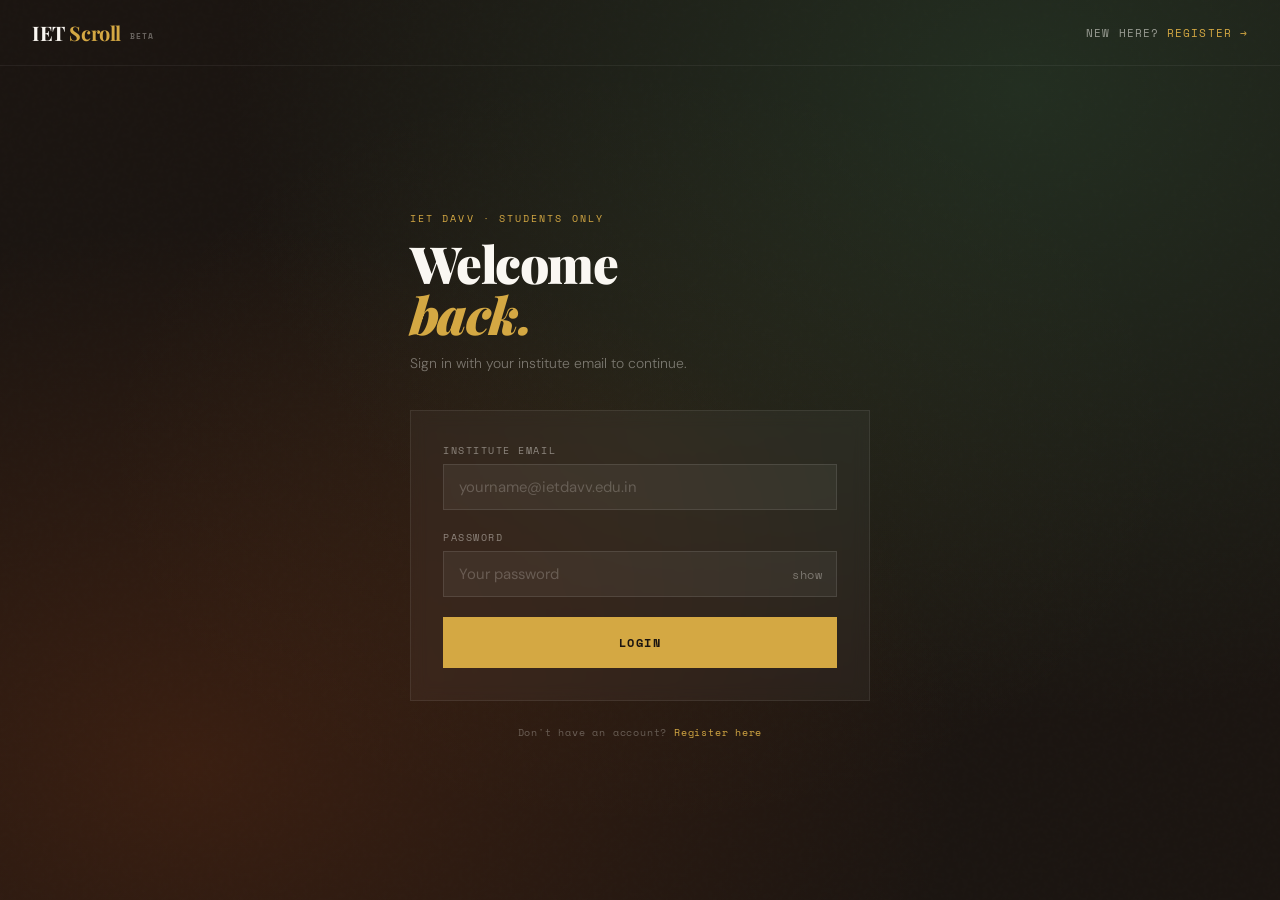
==== src/main/resources/static/dashboard.html @ f6444363 "SPLITED FILES" ====
<!DOCTYPE html>
<html lang="en">

<head>
	<meta charset="UTF-8">
	<title>IET Scroll | Dashboard</title>
	<meta name="viewport" content="width=device-width, initial-scale=1">

	<!-- Auth guard: runs first, before any CSS/content loads, so a logged-out
	     visitor never sees the dashboard shell even for a split second. -->
	<script>
		if (!localStorage.getItem('iet_token')) {
			window.location.replace('login.html');
		}
	</script>

	<link href="https://cdn.jsdelivr.net/npm/bootstrap@5.3.2/dist/css/bootstrap.min.css" rel="stylesheet">
	<link rel="stylesheet" href="https://cdn.jsdelivr.net/npm/bootstrap-icons@1.11.1/font/bootstrap-icons.css">
	<link
		href="https://fonts.googleapis.com/css2?family=Sora:wght@400;600;700;800&family=DM+Sans:wght@400;500&display=swap"
		rel="stylesheet">
	<link rel="stylesheet" href="dashboard.css">
</head>
<body>
	<div class="topbar d-none position-fixed top-0 w-100 p-3 bg-dark align-items-center justify-content-between"
		style="z-index:199; height: 60px; border-bottom: 1px solid var(--border);">
		<button class="btn text-white" onclick="toggleSidebar()"><i class="bi bi-list fs-3"></i></button>
		<span class="fw-bold text-primary">IET SCROLL</span>
		<div class="avatar" style="width:35px; height:35px;" id="avatar-icon-mobile">?</div>
	</div>

	<div class="d-flex">
		<nav class="sidebar" id="sidebar">
			<div class="sidebar-brand">IET SCROLL</div>
			<div class="nav-list">
				<a href="#" onclick="show('dashboard', this); return false;" class="nav-link active"><i class="bi bi-grid-fill"></i> Dashboard</a>
				<a href="#" onclick="show('profile', this); return false;" class="nav-link"><i class="bi bi-person-circle"></i> Profile</a>
				<a href="#" onclick="show('lost', this); return false;" class="nav-link"><i class="bi bi-search"></i> Lost Items</a>
				<a href="#" onclick="show('found', this); return false;" class="nav-link"><i class="bi bi-check-lg"></i> Found Items</a>
				<a href="#" onclick="show('team', this); return false;" class="nav-link"><i class="bi bi-people"></i> Team Finder</a>
				<a href="#" onclick="show('resume', this); return false;" class="nav-link"><i class="bi bi-file-earmark-text"></i> Resume Checker</a>
				<div class="logout-container">
					<hr class="mx-3 opacity-10">
					<a href="#" onclick="logout(); return false;" class="nav-link text-danger"><i class="bi bi-box-arrow-left"></i> Logout</a>
				</div>
			</div>
		</nav>

		<main class="main-content">
			<header class="page-header">
				<div>
					<h2 class="fw-bold mb-1" id="header-title">Overview</h2>
					<p class="text-muted mb-0">Welcome back, <span id="welcome-name">…</span></p>
				</div>
				<div class="d-flex align-items-center gap-3">
					<div class="text-end d-none d-md-block">
						<div class="fw-bold small" id="top-username">…</div>
						<div class="text-muted" style="font-size: 0.7rem;" id="top-email">…</div>
					</div>
					<div class="avatar" id="avatar-icon">?</div>
				</div>
			</header>

			<!-- ============ DASHBOARD ============ -->
			<div id="dashboard" class="section active">
				<div class="row g-4">
					<div class="col-md-4">
						<div class="stat-card">
							<i class="bi bi-megaphone text-primary fs-3 mb-3 d-block"></i>
							<div class="info-label">Items Reported Lost</div>
							<div class="fs-2 fw-bold" id="lostCount">–</div>
						</div>
					</div>
					<div class="col-md-4">
						<div class="stat-card">
							<i class="bi bi-check-circle text-success fs-3 mb-3 d-block"></i>
							<div class="info-label">Items Found</div>
							<div class="fs-2 fw-bold" id="foundCount">–</div>
						</div>
					</div>
					<div class="col-md-4">
						<div class="stat-card">
							<i class="bi bi-people text-info fs-3 mb-3 d-block"></i>
							<div class="info-label">Team Status</div>
							<div class="fs-5 fw-bold mt-2" id="teamStatus">–</div>
						</div>
					</div>
				</div>
			</div>

			<!-- ============ PROFILE ============ -->
			<div id="profile" class="section">
				<div class="stat-card mb-4">
					<h5 class="fw-bold mb-4">Personal Information</h5>
					<div class="row g-4">
						<div class="col-md-6">
							<div class="p-3 border border-secondary border-opacity-25 rounded-3">
								<div class="info-label">Full Name</div>
								<div class="info-value" id="p-name">…</div>
							</div>
						</div>
						<div class="col-md-6">
							<div class="p-3 border border-secondary border-opacity-25 rounded-3">
								<div class="info-label">Username</div>
								<div class="info-value" id="p-username">…</div>
							</div>
						</div>
						<div class="col-md-6">
							<div class="p-3 border border-secondary border-opacity-25 rounded-3">
								<div class="info-label">Email</div>
								<div class="info-value" id="p-email">…</div>
							</div>
						</div>
					</div>
				</div>

				<div class="row g-4">
					<div class="col-md-6">
						<div class="stat-card">
							<h6 class="fw-bold mb-3">Update Username</h6>
							<label class="field-label">New Username</label>
							<input type="text" class="form-control-dark mb-3" id="newUsernameInput" placeholder="e.g. vedant28">
							<button class="btn-accent" onclick="updateUsername()">Save Username</button>
						</div>
					</div>
					<div class="col-md-6">
						<div class="stat-card">
							<h6 class="fw-bold mb-3">Update Full Name</h6>
							<label class="field-label">New Full Name</label>
							<input type="text" class="form-control-dark mb-3" id="newFullnameInput" placeholder="e.g. Vedant Maheshwari">
							<button class="btn-accent" onclick="updateFullname()">Save Full Name</button>
						</div>
					</div>
				</div>
			</div>

			<!-- ============ LOST ITEMS ============ -->
			<div id="lost" class="section">
				<div class="tab-row">
					<button class="tab-btn active" data-tab="lost-browse" onclick="switchTab('lost', 'lost-browse')">Browse All</button>
					<button class="tab-btn" data-tab="lost-mine" onclick="switchTab('lost', 'lost-mine')">My Reports</button>
					<button class="tab-btn" data-tab="lost-report" onclick="switchTab('lost', 'lost-report')">Report Item</button>
				</div>

				<div id="lost-browse" class="tab-pane">
					<div id="lostBrowseList"></div>
					<div class="pagination-row">
						<button class="btn-outline-accent" id="lostPrevBtn" onclick="changeLostPage(-1)">Prev</button>
						<span id="lostPageLabel" class="text-muted small">Page 1</span>
						<button class="btn-outline-accent" id="lostNextBtn" onclick="changeLostPage(1)">Next</button>
					</div>
				</div>

				<div id="lost-mine" class="tab-pane d-none">
					<div id="lostMineList"></div>
				</div>

				<div id="lost-report" class="tab-pane d-none">
					<div class="stat-card">
						<h6 class="fw-bold mb-3">Report a Lost Item</h6>
						<div class="row g-3">
							<div class="col-md-6">
								<label class="field-label">Item Name</label>
								<input type="text" class="form-control-dark" id="lostItemName" placeholder="e.g. Blue water bottle">
							</div>
							<div class="col-md-6">
								<label class="field-label">Prize / Reward (optional)</label>
								<input type="text" class="form-control-dark" id="lostItemPrize" placeholder="e.g. ₹100">
							</div>
							<div class="col-12">
								<label class="field-label">Description</label>
								<textarea class="form-control-dark" id="lostItemDesc" rows="3" placeholder="Where and when you lost it, distinguishing marks, etc."></textarea>
							</div>
							<div class="col-md-6">
								<label class="field-label">Predicted Location</label>
								<input type="text" class="form-control-dark" id="lostItemLocation" placeholder="e.g. Library, 2nd floor">
							</div>
							<div class="col-md-6">
								<label class="field-label">Image</label>
								<input type="file" class="form-control-dark" id="lostItemImage" accept="image/jpeg,image/png,image/webp,image/gif">
								<div class="text-muted small mt-1">JPEG, PNG, WEBP, or GIF · max 8MB</div>
								<div id="lostItemImagePreview"></div>
							</div>
							<div class="col-12">
								<button class="btn-accent" onclick="submitLostItem()" id="lostSubmitBtn">Submit Report</button>
							</div>
						</div>
					</div>
				</div>
			</div>

			<!-- ============ FOUND ITEMS ============ -->
			<div id="found" class="section">
				<div class="tab-row">
					<button class="tab-btn active" data-tab="found-browse" onclick="switchTab('found', 'found-browse')">Browse All</button>
					<button class="tab-btn" data-tab="found-mine" onclick="switchTab('found', 'found-mine')">My Reports</button>
					<button class="tab-btn" data-tab="found-report" onclick="switchTab('found', 'found-report')">Report Item</button>
				</div>

				<div id="found-browse" class="tab-pane">
					<div id="foundBrowseList"></div>
					<div class="pagination-row">
						<button class="btn-outline-accent" id="foundPrevBtn" onclick="changeFoundPage(-1)">Prev</button>
						<span id="foundPageLabel" class="text-muted small">Page 1</span>
						<button class="btn-outline-accent" id="foundNextBtn" onclick="changeFoundPage(1)">Next</button>
					</div>
				</div>

				<div id="found-mine" class="tab-pane d-none">
					<div id="foundMineList"></div>
				</div>

				<div id="found-report" class="tab-pane d-none">
					<div class="stat-card">
						<h6 class="fw-bold mb-3">Report a Found Item</h6>
						<div class="row g-3">
							<div class="col-md-6">
								<label class="field-label">Item Name</label>
								<input type="text" class="form-control-dark" id="foundItemName" placeholder="e.g. Black umbrella">
							</div>
							<div class="col-md-6">
								<label class="field-label">Predicted Location</label>
								<input type="text" class="form-control-dark" id="foundItemLocation" placeholder="e.g. Canteen">
							</div>
							<div class="col-12">
								<label class="field-label">Description</label>
								<textarea class="form-control-dark" id="foundItemDesc" rows="3" placeholder="Where and when you found it, distinguishing marks, etc."></textarea>
							</div>
							<div class="col-md-6">
								<label class="field-label">Image</label>
								<input type="file" class="form-control-dark" id="foundItemImage" accept="image/jpeg,image/png,image/webp,image/gif">
								<div class="text-muted small mt-1">JPEG, PNG, WEBP, or GIF · max 8MB</div>
								<div id="foundItemImagePreview"></div>
							</div>
							<div class="col-12">
								<button class="btn-accent" onclick="submitFoundItem()" id="foundSubmitBtn">Submit Report</button>
							</div>
						</div>
					</div>
				</div>
			</div>

			<!-- ============ TEAM FINDER ============ -->
			<div id="team" class="section">
				<div class="tab-row">
					<button class="tab-btn active" data-tab="team-browse" onclick="switchTab('team', 'team-browse')">Browse Teams</button>
					<button class="tab-btn" data-tab="team-mine" onclick="switchTab('team', 'team-mine')">My Team</button>
					<button class="tab-btn" data-tab="team-create" onclick="switchTab('team', 'team-create')">Create Team</button>
					<button class="tab-btn" data-tab="team-requests" onclick="switchTab('team', 'team-requests')">Join Requests</button>
					<button class="tab-btn" data-tab="team-applications" onclick="switchTab('team', 'team-applications')">My Applications</button>
				</div>

				<div id="team-browse" class="tab-pane">
					<div id="teamBrowseList"></div>
					<div class="pagination-row">
						<button class="btn-outline-accent" id="teamPrevBtn" onclick="changeTeamPage(-1)">Prev</button>
						<span id="teamPageLabel" class="text-muted small">Page 1</span>
						<button class="btn-outline-accent" id="teamNextBtn" onclick="changeTeamPage(1)">Next</button>
					</div>
				</div>

				<div id="team-mine" class="tab-pane d-none">
					<div id="teamMineCard"></div>
				</div>

				<div id="team-create" class="tab-pane d-none">
					<div class="stat-card">
						<h6 class="fw-bold mb-3">Create a Team</h6>
						<div class="row g-3">
							<div class="col-12">
								<label class="field-label">Team Purpose</label>
								<textarea class="form-control-dark" id="teamPurpose" rows="3" placeholder="What is this team for? e.g. Looking for 2 backend devs for a Smart India Hackathon project on campus safety."></textarea>
								<div class="text-muted small mt-1">Minimum 10 characters, maximum 300.</div>
							</div>
							<div class="col-md-6">
								<label class="field-label">Max Team Size</label>
								<input type="number" class="form-control-dark" id="teamSize" min="3" value="4">
							</div>
							<div class="col-md-6">
								<label class="field-label">Visibility</label>
								<select class="form-select-dark" id="teamPrivacy">
									<option value="PUBLIC">Public</option>
									<option value="PRIVATE">Private</option>
								</select>
							</div>
							<div class="col-12">
								<button class="btn-accent" onclick="createTeam()" id="teamCreateBtn">Create Team</button>
							</div>
						</div>
					</div>
				</div>

				<div id="team-requests" class="tab-pane d-none">
					<h6 class="fw-bold mb-3">Pending Join Requests</h6>
					<div id="teamRequestsList"></div>
					<h6 class="fw-bold mb-3 mt-4">Current Team Members</h6>
					<div id="teamMembersList"></div>
				</div>

				<div id="team-applications" class="tab-pane d-none">
					<div id="teamApplicationsList"></div>
				</div>
			</div>

			<!-- ============ RESUME CHECKER ============ -->
			<div id="resume" class="section">
				<div class="stat-card">
					<h6 class="fw-bold mb-3">AI Resume Quality Check</h6>
					<p class="text-muted small mb-3">Upload your resume (PDF or DOCX) to get an AI-generated quality score, missing keywords, and improvement suggestions.</p>
					<div class="row g-3 mb-3">
						<div class="col-md-6">
							<label class="field-label">Target Role</label>
							<input type="text" class="form-control-dark" id="resumeRole" placeholder="e.g. Backend Developer">
						</div>
						<div class="col-md-6">
							<label class="field-label">Years of Experience</label>
							<input type="number" class="form-control-dark" id="resumeExperience" min="0" value="0">
						</div>
					</div>
					<label class="field-label">Resume File</label>
					<input type="file" class="form-control-dark mb-3" id="resumeFile" accept=".pdf,.docx">
					<button class="btn-accent" onclick="submitResume()" id="resumeSubmitBtn">Analyze Resume</button>
					<div id="resumeResult" class="mt-4"></div>
				</div>
			</div>

		</main>
	</div>

	<div class="toast-msg" id="toast"></div>

	<!-- Join request modal (simple inline prompt-based) -->

	<script src="dashboard.js" defer></script>
</body>

</html>
---- src/main/resources/static/dashboard.css ----
:root {
	--bg-main: #0b1120;
	--sidebar-bg: #111827;
	--accent: #3b82f6;
	--accent-glow: rgba(59, 130, 246, 0.18);
	--card-bg: rgba(30, 41, 59, 0.7);
	--border: #1e2d45;
	--text-muted: #64748b;
	--sidebar-width: 260px;
	--success: #22c55e;
	--danger: #ef4444;
	--warning: #f59e0b;
}

* { box-sizing: border-box; }

body {
	background: var(--bg-main);
	color: #e2e8f0;
	font-family: 'DM Sans', system-ui, sans-serif;
	margin: 0;
	min-height: 100vh;
}

/* --- SIDEBAR --- */
.sidebar {
	width: var(--sidebar-width);
	background: var(--sidebar-bg);
	height: 100vh;
	border-right: 1px solid var(--border);
	position: fixed;
	top: 0;
	left: 0;
	z-index: 200;
	display: flex;
	flex-direction: column;
	transition: transform 0.3s ease;
}

.sidebar-brand {
	padding: 2rem 1.5rem;
	font-family: 'Sora', sans-serif;
	font-weight: 800;
	font-size: 1.4rem;
	color: var(--accent);
}

.nav-list { flex: 1; display: flex; flex-direction: column; overflow-y: auto; }

.nav-link {
	padding: 12px 20px;
	color: #94a3b8;
	margin: 4px 15px;
	border-radius: 12px;
	display: flex;
	align-items: center;
	gap: 12px;
	text-decoration: none;
	transition: all 0.2s ease;
	cursor: pointer;
	border: none;
	background: none;
	width: calc(100% - 30px);
	text-align: left;
	font-size: 0.95rem;
}

.nav-link:hover, .nav-link.active { background: var(--accent-glow); color: var(--accent); }

.logout-container { margin-top: auto; padding-bottom: 20px; }

/* --- MAIN CONTENT --- */
.main-content { margin-left: var(--sidebar-width); padding: 40px; width: calc(100% - var(--sidebar-width)); }

.page-header {
	margin-bottom: 2.5rem;
	display: flex;
	justify-content: space-between;
	align-items: center;
	flex-wrap: wrap;
	gap: 1rem;
}

.avatar {
	width: 45px;
	height: 45px;
	background: linear-gradient(135deg, var(--accent), #1d4ed8);
	border-radius: 12px;
	display: flex;
	align-items: center;
	justify-content: center;
	font-weight: 700;
	flex-shrink: 0;
}

/* --- CARDS --- */
.stat-card {
	background: var(--card-bg);
	border: 1px solid var(--border);
	border-radius: 20px;
	padding: 24px;
	height: 100%;
	backdrop-filter: blur(10px);
}

.info-label {
	color: var(--text-muted);
	font-size: 0.8rem;
	text-transform: uppercase;
	letter-spacing: 0.5px;
	margin-bottom: 4px;
}

.info-value { font-size: 1.1rem; font-weight: 600; word-break: break-all; }

.section { display: none; }
.section.active { display: block; }

/* --- FORMS --- */
.form-control-dark, .form-select-dark {
	background: rgba(255,255,255,0.04);
	border: 1px solid var(--border);
	color: #e2e8f0;
	border-radius: 10px;
	padding: 10px 14px;
	width: 100%;
	font-family: inherit;
}
.form-control-dark:focus, .form-select-dark:focus {
	outline: none;
	border-color: var(--accent);
	background: rgba(255,255,255,0.06);
}
.form-control-dark::placeholder { color: #475569; }

label.field-label {
	font-size: 0.75rem;
	text-transform: uppercase;
	letter-spacing: 0.06em;
	color: var(--text-muted);
	margin-bottom: 6px;
	display: block;
}

.btn-accent {
	background: var(--accent);
	border: none;
	color: white;
	padding: 10px 20px;
	border-radius: 10px;
	font-weight: 600;
	cursor: pointer;
	transition: background 0.2s;
}
.btn-accent:hover { background: #2563eb; }
.btn-accent:disabled { opacity: 0.5; cursor: not-allowed; }

.btn-outline-accent {
	background: transparent;
	border: 1px solid var(--accent);
	color: var(--accent);
	padding: 8px 16px;
	border-radius: 10px;
	font-weight: 600;
	cursor: pointer;
	font-size: 0.85rem;
}
.btn-outline-accent:hover { background: var(--accent-glow); }

.btn-danger-soft {
	background: rgba(239,68,68,0.12);
	border: 1px solid rgba(239,68,68,0.3);
	color: #fca5a5;
	padding: 6px 14px;
	border-radius: 8px;
	font-size: 0.8rem;
	cursor: pointer;
}
.btn-danger-soft:hover { background: rgba(239,68,68,0.2); }

.btn-success-soft {
	background: rgba(34,197,94,0.12);
	border: 1px solid rgba(34,197,94,0.3);
	color: #86efac;
	padding: 6px 14px;
	border-radius: 8px;
	font-size: 0.8rem;
	cursor: pointer;
}
.btn-success-soft:hover { background: rgba(34,197,94,0.2); }

/* --- ITEM CARDS --- */
.item-card {
	background: rgba(255,255,255,0.03);
	border: 1px solid var(--border);
	border-radius: 14px;
	padding: 16px;
	margin-bottom: 12px;
	display: flex;
	gap: 14px;
	align-items: flex-start;
}
.item-card img { width: 70px; height: 70px; border-radius: 10px; object-fit: cover; flex-shrink: 0; }
.img-preview { width: 100px; height: 100px; border-radius: 10px; object-fit: cover; border: 1px solid var(--border); }
.item-card .item-title { font-weight: 700; margin-bottom: 2px; }
.item-card .item-desc { color: var(--text-muted); font-size: 0.85rem; margin-bottom: 6px; }
.item-card .item-meta { font-size: 0.75rem; color: var(--text-muted); }

.empty-state {
	text-align: center;
	padding: 40px 20px;
	color: var(--text-muted);
}
.empty-state i { font-size: 2rem; display: block; margin-bottom: 10px; opacity: 0.5; }

.tab-row {
	display: flex;
	gap: 8px;
	margin-bottom: 1.5rem;
	border-bottom: 1px solid var(--border);
	flex-wrap: wrap;
}
.tab-btn {
	background: none;
	border: none;
	color: var(--text-muted);
	padding: 10px 4px;
	margin-right: 20px;
	cursor: pointer;
	font-weight: 600;
	border-bottom: 2px solid transparent;
}
.tab-btn.active { color: var(--accent); border-bottom-color: var(--accent); }

.toast-msg {
	position: fixed;
	bottom: 24px;
	right: 24px;
	background: var(--sidebar-bg);
	border: 1px solid var(--border);
	padding: 14px 20px;
	border-radius: 12px;
	z-index: 999;
	display: none;
	max-width: 320px;
	font-size: 0.9rem;
}
.toast-msg.show { display: block; }
.toast-msg.success { border-color: rgba(34,197,94,0.4); color: #86efac; }
.toast-msg.error { border-color: rgba(239,68,68,0.4); color: #fca5a5; }

.pagination-row { display: flex; gap: 8px; justify-content: center; margin-top: 1.5rem; align-items: center; }

.badge-status {
	font-size: 0.68rem;
	padding: 3px 9px;
	border-radius: 6px;
	text-transform: uppercase;
	letter-spacing: 0.04em;
	font-weight: 700;
}
.badge-pending { background: rgba(245,158,11,0.15); color: var(--warning); }
.badge-accepted { background: rgba(34,197,94,0.15); color: var(--success); }
.badge-rejected { background: rgba(239,68,68,0.15); color: var(--danger); }
.badge-status.me-1 { margin-right: 6px; }

.spinner-inline {
	display: inline-block;
	width: 16px; height: 16px;
	border: 2px solid rgba(255,255,255,0.2);
	border-top-color: var(--accent);
	border-radius: 50%;
	animation: spin 0.7s linear infinite;
}
@keyframes spin { to { transform: rotate(360deg); } }

@media (max-width: 991px) {
	.sidebar { transform: translateX(-100%); }
	.sidebar.open { transform: translateX(0); }
	.main-content { margin-left: 0; width: 100%; padding: 20px; padding-top: 80px; }
	.topbar { display: flex !important; }
}
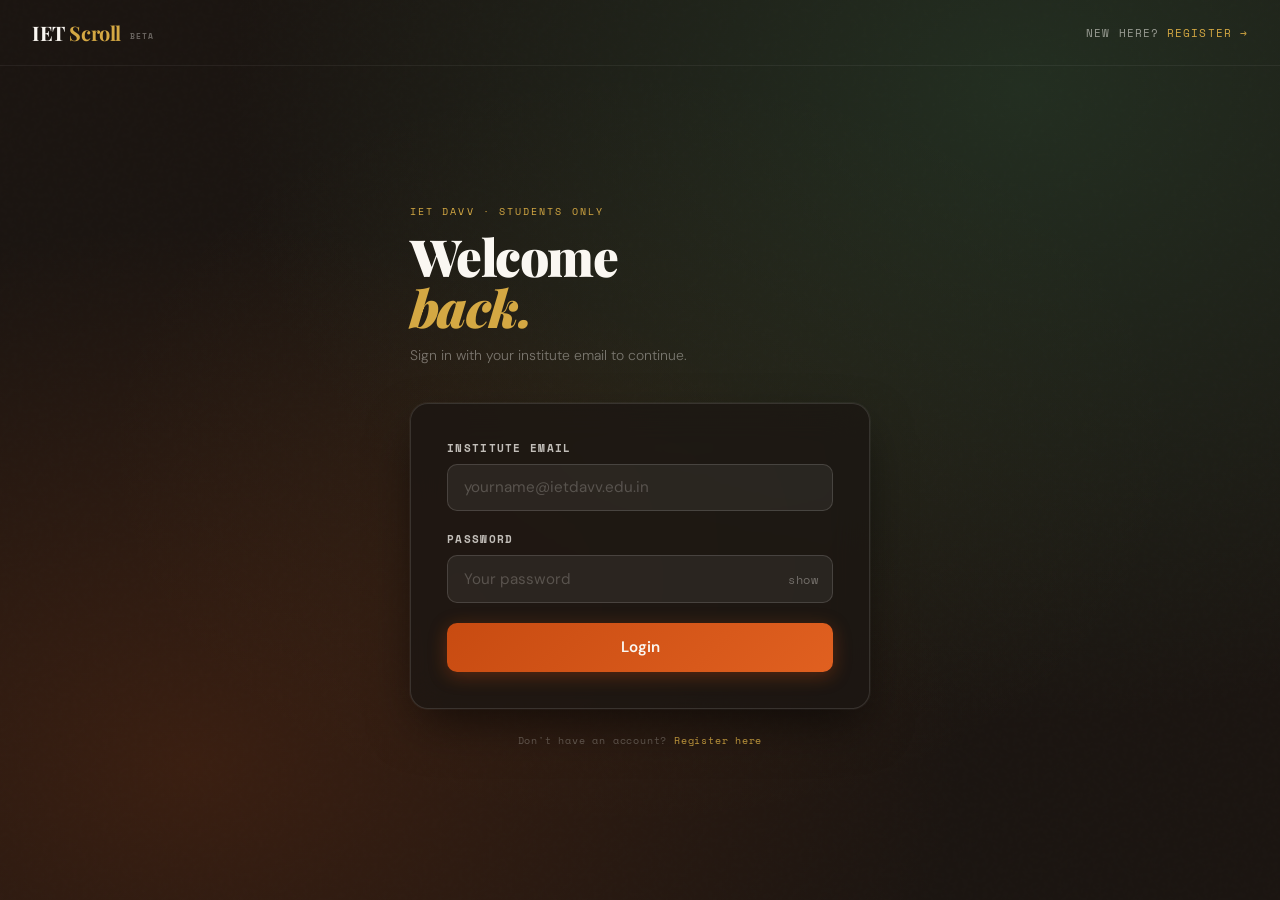
==== commit 60725406: "style: overhaul complete UI design, colors, cards, layout, and typography - Replaced dark-blue/neon " ====
--- a/src/main/resources/static/dashboard.html
+++ b/src/main/resources/static/dashboard.html
@@ -6,8 +6,6 @@
 	<title>IET Scroll | Dashboard</title>
 	<meta name="viewport" content="width=device-width, initial-scale=1">
 
-	<!-- Auth guard: runs first, before any CSS/content loads, so a logged-out
-	     visitor never sees the dashboard shell even for a split second. -->
 	<script>
 		if (!localStorage.getItem('iet_token')) {
 			window.location.replace('login.html');
@@ -17,31 +15,38 @@
 	<link href="https://cdn.jsdelivr.net/npm/bootstrap@5.3.2/dist/css/bootstrap.min.css" rel="stylesheet">
 	<link rel="stylesheet" href="https://cdn.jsdelivr.net/npm/bootstrap-icons@1.11.1/font/bootstrap-icons.css">
 	<link
-		href="https://fonts.googleapis.com/css2?family=Sora:wght@400;600;700;800&family=DM+Sans:wght@400;500&display=swap"
+		href="https://fonts.googleapis.com/css2?family=Plus+Jakarta+Sans:wght@400;500;600;700;800&family=Sora:wght@600;700;800&display=swap"
 		rel="stylesheet">
 	<link rel="stylesheet" href="dashboard.css">
 </head>
+
 <body>
 	<div class="topbar d-none position-fixed top-0 w-100 p-3 bg-dark align-items-center justify-content-between"
-		style="z-index:199; height: 60px; border-bottom: 1px solid var(--border);">
+		style="z-index:199; height: 60px; border-bottom: 1px solid var(--card-border);">
 		<button class="btn text-white" onclick="toggleSidebar()"><i class="bi bi-list fs-3"></i></button>
-		<span class="fw-bold text-primary">IET SCROLL</span>
-		<div class="avatar" style="width:35px; height:35px;" id="avatar-icon-mobile">?</div>
+		<span class="fw-bold text-white">IET SCROLL</span>
+		<div class="avatar" style="width:36px; height:36px;" id="avatar-icon-mobile">?</div>
 	</div>
 
 	<div class="d-flex">
 		<nav class="sidebar" id="sidebar">
 			<div class="sidebar-brand">IET SCROLL</div>
 			<div class="nav-list">
-				<a href="#" onclick="show('dashboard', this); return false;" class="nav-link active"><i class="bi bi-grid-fill"></i> Dashboard</a>
-				<a href="#" onclick="show('profile', this); return false;" class="nav-link"><i class="bi bi-person-circle"></i> Profile</a>
-				<a href="#" onclick="show('lost', this); return false;" class="nav-link"><i class="bi bi-search"></i> Lost Items</a>
-				<a href="#" onclick="show('found', this); return false;" class="nav-link"><i class="bi bi-check-lg"></i> Found Items</a>
-				<a href="#" onclick="show('team', this); return false;" class="nav-link"><i class="bi bi-people"></i> Team Finder</a>
-				<a href="#" onclick="show('resume', this); return false;" class="nav-link"><i class="bi bi-file-earmark-text"></i> Resume Checker</a>
+				<a href="#" onclick="show('dashboard', this); return false;" class="nav-link active"><i
+						class="bi bi-grid-1x2-fill"></i> Overview</a>
+				<a href="#" onclick="show('profile', this); return false;" class="nav-link"><i
+						class="bi bi-person-badge"></i> Profile</a>
+				<a href="#" onclick="show('lost', this); return false;" class="nav-link"><i class="bi bi-search-heart"></i>
+					Lost Items</a>
+				<a href="#" onclick="show('found', this); return false;" class="nav-link"><i class="bi bi-box-seam"></i>
+					Found Items</a>
+				<a href="#" onclick="show('team', this); return false;" class="nav-link"><i class="bi bi-people"></i>
+					Team Finder</a>
+				<a href="#" onclick="show('resume', this); return false;" class="nav-link"><i
+						class="bi bi-stars"></i> Resume Checker</a>
 				<div class="logout-container">
-					<hr class="mx-3 opacity-10">
-					<a href="#" onclick="logout(); return false;" class="nav-link text-danger"><i class="bi bi-box-arrow-left"></i> Logout</a>
+					<a href="#" onclick="logout(); return false;" class="nav-link"><i
+							class="bi bi-box-arrow-left"></i> Logout</a>
 				</div>
 			</div>
 		</nav>
@@ -49,13 +54,13 @@
 		<main class="main-content">
 			<header class="page-header">
 				<div>
-					<h2 class="fw-bold mb-1" id="header-title">Overview</h2>
-					<p class="text-muted mb-0">Welcome back, <span id="welcome-name">…</span></p>
+					<h2 id="header-title">Overview</h2>
+					<p>Welcome back, <span id="welcome-name" class="fw-semibold text-white">…</span></p>
 				</div>
 				<div class="d-flex align-items-center gap-3">
 					<div class="text-end d-none d-md-block">
-						<div class="fw-bold small" id="top-username">…</div>
-						<div class="text-muted" style="font-size: 0.7rem;" id="top-email">…</div>
+						<div id="top-username">…</div>
+						<div id="top-email">…</div>
 					</div>
 					<div class="avatar" id="avatar-icon">?</div>
 				</div>
@@ -66,23 +71,32 @@
 				<div class="row g-4">
 					<div class="col-md-4">
 						<div class="stat-card">
-							<i class="bi bi-megaphone text-primary fs-3 mb-3 d-block"></i>
+							<div class="icon-box indigo">
+								<i class="bi bi-megaphone-fill"></i>
+							</div>
 							<div class="info-label">Items Reported Lost</div>
-							<div class="fs-2 fw-bold" id="lostCount">–</div>
+							<div class="fs-1 fw-bold text-white" id="lostCount">–</div>
+							<div class="small text-muted mt-1">Active lost item requests</div>
 						</div>
 					</div>
 					<div class="col-md-4">
 						<div class="stat-card">
-							<i class="bi bi-check-circle text-success fs-3 mb-3 d-block"></i>
+							<div class="icon-box emerald">
+								<i class="bi bi-check-circle-fill"></i>
+							</div>
 							<div class="info-label">Items Found</div>
-							<div class="fs-2 fw-bold" id="foundCount">–</div>
+							<div class="fs-1 fw-bold text-white" id="foundCount">–</div>
+							<div class="small text-muted mt-1">Pending claims & pickups</div>
 						</div>
 					</div>
 					<div class="col-md-4">
 						<div class="stat-card">
-							<i class="bi bi-people text-info fs-3 mb-3 d-block"></i>
+							<div class="icon-box cyan">
+								<i class="bi bi-people-fill"></i>
+							</div>
 							<div class="info-label">Team Status</div>
-							<div class="fs-5 fw-bold mt-2" id="teamStatus">–</div>
+							<div class="fs-4 fw-bold text-white mt-2" id="teamStatus">–</div>
+							<div class="small text-muted mt-1">Hackathons & Projects</div>
 						</div>
 					</div>
 				</div>
@@ -91,24 +105,24 @@
 			<!-- ============ PROFILE ============ -->
 			<div id="profile" class="section">
 				<div class="stat-card mb-4">
-					<h5 class="fw-bold mb-4">Personal Information</h5>
+					<h5 class="fw-bold text-white mb-4"><i class="bi bi-person-lines-fill me-2 text-primary"></i>Personal Information</h5>
 					<div class="row g-4">
-						<div class="col-md-6">
-							<div class="p-3 border border-secondary border-opacity-25 rounded-3">
+						<div class="col-md-4">
+							<div class="p-3 border border-secondary border-opacity-25 rounded-3 bg-black bg-opacity-20">
 								<div class="info-label">Full Name</div>
-								<div class="info-value" id="p-name">…</div>
-							</div>
-						</div>
-						<div class="col-md-6">
-							<div class="p-3 border border-secondary border-opacity-25 rounded-3">
+								<div class="info-value text-white" id="p-name">…</div>
+							</div>
+						</div>
+						<div class="col-md-4">
+							<div class="p-3 border border-secondary border-opacity-25 rounded-3 bg-black bg-opacity-20">
 								<div class="info-label">Username</div>
-								<div class="info-value" id="p-username">…</div>
-							</div>
-						</div>
-						<div class="col-md-6">
-							<div class="p-3 border border-secondary border-opacity-25 rounded-3">
-								<div class="info-label">Email</div>
-								<div class="info-value" id="p-email">…</div>
+								<div class="info-value text-white" id="p-username">…</div>
+							</div>
+						</div>
+						<div class="col-md-4">
+							<div class="p-3 border border-secondary border-opacity-25 rounded-3 bg-black bg-opacity-20">
+								<div class="info-label">Institute Email</div>
+								<div class="info-value text-white" id="p-email">…</div>
 							</div>
 						</div>
 					</div>
@@ -117,17 +131,19 @@
 				<div class="row g-4">
 					<div class="col-md-6">
 						<div class="stat-card">
-							<h6 class="fw-bold mb-3">Update Username</h6>
+							<h6 class="fw-bold text-white mb-3"><i class="bi bi-pencil-square me-2 text-primary"></i>Update Username</h6>
 							<label class="field-label">New Username</label>
-							<input type="text" class="form-control-dark mb-3" id="newUsernameInput" placeholder="e.g. vedant28">
+							<input type="text" class="form-control-dark mb-3" id="newUsernameInput"
+								placeholder="e.g. vedant28">
 							<button class="btn-accent" onclick="updateUsername()">Save Username</button>
 						</div>
 					</div>
 					<div class="col-md-6">
 						<div class="stat-card">
-							<h6 class="fw-bold mb-3">Update Full Name</h6>
+							<h6 class="fw-bold text-white mb-3"><i class="bi bi-person-fill-gear me-2 text-primary"></i>Update Full Name</h6>
 							<label class="field-label">New Full Name</label>
-							<input type="text" class="form-control-dark mb-3" id="newFullnameInput" placeholder="e.g. Vedant Maheshwari">
+							<input type="text" class="form-control-dark mb-3" id="newFullnameInput"
+								placeholder="e.g. Vedant Maheshwari">
 							<button class="btn-accent" onclick="updateFullname()">Save Full Name</button>
 						</div>
 					</div>
@@ -137,17 +153,18 @@
 			<!-- ============ LOST ITEMS ============ -->
 			<div id="lost" class="section">
 				<div class="tab-row">
-					<button class="tab-btn active" data-tab="lost-browse" onclick="switchTab('lost', 'lost-browse')">Browse All</button>
-					<button class="tab-btn" data-tab="lost-mine" onclick="switchTab('lost', 'lost-mine')">My Reports</button>
-					<button class="tab-btn" data-tab="lost-report" onclick="switchTab('lost', 'lost-report')">Report Item</button>
+					<button class="tab-btn active" data-tab="lost-browse"
+						onclick="switchTab('lost', 'lost-browse')"><i class="bi bi-grid me-1"></i> Browse All</button>
+					<button class="tab-btn" data-tab="lost-mine" onclick="switchTab('lost', 'lost-mine')"><i class="bi bi-inbox me-1"></i> My Reports</button>
+					<button class="tab-btn" data-tab="lost-report" onclick="switchTab('lost', 'lost-report')"><i class="bi bi-plus-circle me-1"></i> Report Item</button>
 				</div>
 
 				<div id="lost-browse" class="tab-pane">
 					<div id="lostBrowseList"></div>
 					<div class="pagination-row">
-						<button class="btn-outline-accent" id="lostPrevBtn" onclick="changeLostPage(-1)">Prev</button>
-						<span id="lostPageLabel" class="text-muted small">Page 1</span>
-						<button class="btn-outline-accent" id="lostNextBtn" onclick="changeLostPage(1)">Next</button>
+						<button class="btn-outline-accent" id="lostPrevBtn" onclick="changeLostPage(-1)"><i class="bi bi-chevron-left"></i> Prev</button>
+						<span id="lostPageLabel" class="text-white small fw-semibold px-2">Page 1</span>
+						<button class="btn-outline-accent" id="lostNextBtn" onclick="changeLostPage(1)">Next <i class="bi bi-chevron-right"></i></button>
 					</div>
 				</div>
 
@@ -157,32 +174,36 @@
 
 				<div id="lost-report" class="tab-pane d-none">
 					<div class="stat-card">
-						<h6 class="fw-bold mb-3">Report a Lost Item</h6>
+						<h5 class="fw-bold text-white mb-1">Report a Lost Item</h5>
+						<p class="text-muted small mb-4">Provide clear photos and a detailed description (color, brand, distinguishing marks, location).</p>
 						<div class="row g-3">
 							<div class="col-md-6">
-								<label class="field-label">Item Name</label>
-								<input type="text" class="form-control-dark" id="lostItemName" placeholder="e.g. Blue water bottle">
-							</div>
-							<div class="col-md-6">
-								<label class="field-label">Prize / Reward (optional)</label>
-								<input type="text" class="form-control-dark" id="lostItemPrize" placeholder="e.g. ₹100">
+								<label class="field-label">Item Name *</label>
+								<input type="text" class="form-control-dark" id="lostItemName"
+									placeholder="e.g. Wildcraft Black Backpack">
+							</div>
+							<div class="col-md-6">
+								<label class="field-label">Reward Amount (optional, in ₹)</label>
+								<input type="number" min="0" class="form-control-dark" id="lostItemPrize" placeholder="e.g. 500">
 							</div>
 							<div class="col-12">
-								<label class="field-label">Description</label>
-								<textarea class="form-control-dark" id="lostItemDesc" rows="3" placeholder="Where and when you lost it, distinguishing marks, etc."></textarea>
+								<label class="field-label">Detailed Description * (min. 20 chars)</label>
+								<textarea class="form-control-dark" id="lostItemDesc" rows="3"
+									placeholder="Describe where and when you lost it, brand, color, stickers, or unique contents..."></textarea>
 							</div>
 							<div class="col-md-6">
 								<label class="field-label">Predicted Location</label>
-								<input type="text" class="form-control-dark" id="lostItemLocation" placeholder="e.g. Library, 2nd floor">
-							</div>
-							<div class="col-md-6">
-								<label class="field-label">Image</label>
-								<input type="file" class="form-control-dark" id="lostItemImage" accept="image/jpeg,image/png,image/webp,image/gif">
-								<div class="text-muted small mt-1">JPEG, PNG, WEBP, or GIF · max 8MB</div>
-								<div id="lostItemImagePreview"></div>
-							</div>
-							<div class="col-12">
-								<button class="btn-accent" onclick="submitLostItem()" id="lostSubmitBtn">Submit Report</button>
+								<input type="text" class="form-control-dark" id="lostItemLocation"
+									placeholder="e.g. Library 2nd floor, Table 14">
+							</div>
+							<div class="col-md-6">
+								<label class="field-label">Item Photo *</label>
+								<input type="file" class="form-control-dark" id="lostItemImage"
+									accept="image/jpeg,image/png,image/webp,image/gif">
+								<div class="text-muted small mt-1">JPEG, PNG, WEBP, or GIF · Max 8MB</div>
+							</div>
+							<div class="col-12 mt-4">
+								<button class="btn-accent" onclick="submitLostItem()" id="lostSubmitBtn"><i class="bi bi-upload me-1"></i> Submit Report</button>
 							</div>
 						</div>
 					</div>
@@ -192,17 +213,18 @@
 			<!-- ============ FOUND ITEMS ============ -->
 			<div id="found" class="section">
 				<div class="tab-row">
-					<button class="tab-btn active" data-tab="found-browse" onclick="switchTab('found', 'found-browse')">Browse All</button>
-					<button class="tab-btn" data-tab="found-mine" onclick="switchTab('found', 'found-mine')">My Reports</button>
-					<button class="tab-btn" data-tab="found-report" onclick="switchTab('found', 'found-report')">Report Item</button>
+					<button class="tab-btn active" data-tab="found-browse"
+						onclick="switchTab('found', 'found-browse')"><i class="bi bi-grid me-1"></i> Browse All</button>
+					<button class="tab-btn" data-tab="found-mine" onclick="switchTab('found', 'found-mine')"><i class="bi bi-inbox me-1"></i> My Reports</button>
+					<button class="tab-btn" data-tab="found-report" onclick="switchTab('found', 'found-report')"><i class="bi bi-plus-circle me-1"></i> Report Item</button>
 				</div>
 
 				<div id="found-browse" class="tab-pane">
 					<div id="foundBrowseList"></div>
 					<div class="pagination-row">
-						<button class="btn-outline-accent" id="foundPrevBtn" onclick="changeFoundPage(-1)">Prev</button>
-						<span id="foundPageLabel" class="text-muted small">Page 1</span>
-						<button class="btn-outline-accent" id="foundNextBtn" onclick="changeFoundPage(1)">Next</button>
+						<button class="btn-outline-accent" id="foundPrevBtn" onclick="changeFoundPage(-1)"><i class="bi bi-chevron-left"></i> Prev</button>
+						<span id="foundPageLabel" class="text-white small fw-semibold px-2">Page 1</span>
+						<button class="btn-outline-accent" id="foundNextBtn" onclick="changeFoundPage(1)">Next <i class="bi bi-chevron-right"></i></button>
 					</div>
 				</div>
 
@@ -212,28 +234,32 @@
 
 				<div id="found-report" class="tab-pane d-none">
 					<div class="stat-card">
-						<h6 class="fw-bold mb-3">Report a Found Item</h6>
+						<h5 class="fw-bold text-white mb-1">Report a Found Item</h5>
+						<p class="text-muted small mb-4">Help fellow students recover their belongings by providing details and clear photos.</p>
 						<div class="row g-3">
 							<div class="col-md-6">
-								<label class="field-label">Item Name</label>
-								<input type="text" class="form-control-dark" id="foundItemName" placeholder="e.g. Black umbrella">
-							</div>
-							<div class="col-md-6">
-								<label class="field-label">Predicted Location</label>
-								<input type="text" class="form-control-dark" id="foundItemLocation" placeholder="e.g. Canteen">
+								<label class="field-label">Item Name *</label>
+								<input type="text" class="form-control-dark" id="foundItemName"
+									placeholder="e.g. Stainless Steel Water Bottle">
+							</div>
+							<div class="col-md-6">
+								<label class="field-label">Found Location *</label>
+								<input type="text" class="form-control-dark" id="foundItemLocation"
+									placeholder="e.g. Canteen Ground Floor">
 							</div>
 							<div class="col-12">
-								<label class="field-label">Description</label>
-								<textarea class="form-control-dark" id="foundItemDesc" rows="3" placeholder="Where and when you found it, distinguishing marks, etc."></textarea>
-							</div>
-							<div class="col-md-6">
-								<label class="field-label">Image</label>
-								<input type="file" class="form-control-dark" id="foundItemImage" accept="image/jpeg,image/png,image/webp,image/gif">
-								<div class="text-muted small mt-1">JPEG, PNG, WEBP, or GIF · max 8MB</div>
-								<div id="foundItemImagePreview"></div>
-							</div>
-							<div class="col-12">
-								<button class="btn-accent" onclick="submitFoundItem()" id="foundSubmitBtn">Submit Report</button>
+								<label class="field-label">Detailed Description * (min. 20 chars)</label>
+								<textarea class="form-control-dark" id="foundItemDesc" rows="3"
+									placeholder="Color, brand, condition, and where the owner can collect it from..."></textarea>
+							</div>
+							<div class="col-md-6">
+								<label class="field-label">Item Photo *</label>
+								<input type="file" class="form-control-dark" id="foundItemImage"
+									accept="image/jpeg,image/png,image/webp,image/gif">
+								<div class="text-muted small mt-1">JPEG, PNG, WEBP, or GIF · Max 8MB</div>
+							</div>
+							<div class="col-12 mt-4">
+								<button class="btn-accent" onclick="submitFoundItem()" id="foundSubmitBtn"><i class="bi bi-upload me-1"></i> Submit Report</button>
 							</div>
 						</div>
 					</div>
@@ -243,19 +269,21 @@
 			<!-- ============ TEAM FINDER ============ -->
 			<div id="team" class="section">
 				<div class="tab-row">
-					<button class="tab-btn active" data-tab="team-browse" onclick="switchTab('team', 'team-browse')">Browse Teams</button>
-					<button class="tab-btn" data-tab="team-mine" onclick="switchTab('team', 'team-mine')">My Team</button>
-					<button class="tab-btn" data-tab="team-create" onclick="switchTab('team', 'team-create')">Create Team</button>
-					<button class="tab-btn" data-tab="team-requests" onclick="switchTab('team', 'team-requests')">Join Requests</button>
-					<button class="tab-btn" data-tab="team-applications" onclick="switchTab('team', 'team-applications')">My Applications</button>
+					<button class="tab-btn active" data-tab="team-browse"
+						onclick="switchTab('team', 'team-browse')"><i class="bi bi-people me-1"></i> Browse Teams</button>
+					<button class="tab-btn" data-tab="team-mine" onclick="switchTab('team', 'team-mine')"><i class="bi bi-shield-check me-1"></i> My Team</button>
+					<button class="tab-btn" data-tab="team-create" onclick="switchTab('team', 'team-create')"><i class="bi bi-plus-circle me-1"></i> Create Team</button>
+					<button class="tab-btn" data-tab="team-requests" onclick="switchTab('team', 'team-requests')"><i class="bi bi-person-plus me-1"></i> Join Requests</button>
+					<button class="tab-btn" data-tab="team-applications"
+						onclick="switchTab('team', 'team-applications')"><i class="bi bi-send me-1"></i> My Applications</button>
 				</div>
 
 				<div id="team-browse" class="tab-pane">
 					<div id="teamBrowseList"></div>
 					<div class="pagination-row">
-						<button class="btn-outline-accent" id="teamPrevBtn" onclick="changeTeamPage(-1)">Prev</button>
-						<span id="teamPageLabel" class="text-muted small">Page 1</span>
-						<button class="btn-outline-accent" id="teamNextBtn" onclick="changeTeamPage(1)">Next</button>
+						<button class="btn-outline-accent" id="teamPrevBtn" onclick="changeTeamPage(-1)"><i class="bi bi-chevron-left"></i> Prev</button>
+						<span id="teamPageLabel" class="text-white small fw-semibold px-2">Page 1</span>
+						<button class="btn-outline-accent" id="teamNextBtn" onclick="changeTeamPage(1)">Next <i class="bi bi-chevron-right"></i></button>
 					</div>
 				</div>
 
@@ -265,35 +293,37 @@
 
 				<div id="team-create" class="tab-pane d-none">
 					<div class="stat-card">
-						<h6 class="fw-bold mb-3">Create a Team</h6>
+						<h5 class="fw-bold text-white mb-1">Create a Team</h5>
+						<p class="text-muted small mb-4">Find teammates for hackathons, college projects, or coding competitions.</p>
 						<div class="row g-3">
 							<div class="col-12">
-								<label class="field-label">Team Purpose</label>
-								<textarea class="form-control-dark" id="teamPurpose" rows="3" placeholder="What is this team for? e.g. Looking for 2 backend devs for a Smart India Hackathon project on campus safety."></textarea>
-								<div class="text-muted small mt-1">Minimum 10 characters, maximum 300.</div>
-							</div>
-							<div class="col-md-6">
-								<label class="field-label">Max Team Size</label>
-								<input type="number" class="form-control-dark" id="teamSize" min="3" value="4">
+								<label class="field-label">Team Purpose *</label>
+								<textarea class="form-control-dark" id="teamPurpose" rows="3"
+									placeholder="Describe your project, hackathon name, goals, and who you are looking for..."></textarea>
+								<div class="text-muted small mt-1">Between 10 and 300 characters.</div>
+							</div>
+							<div class="col-md-6">
+								<label class="field-label">Maximum Team Size</label>
+								<input type="number" class="form-control-dark" id="teamSize" min="3" max="20" value="4">
 							</div>
 							<div class="col-md-6">
 								<label class="field-label">Visibility</label>
 								<select class="form-select-dark" id="teamPrivacy">
-									<option value="PUBLIC">Public</option>
-									<option value="PRIVATE">Private</option>
+									<option value="PUBLIC">Public (Visible to all students)</option>
+									<option value="PRIVATE">Private (Invite only)</option>
 								</select>
 							</div>
-							<div class="col-12">
-								<button class="btn-accent" onclick="createTeam()" id="teamCreateBtn">Create Team</button>
+							<div class="col-12 mt-4">
+								<button class="btn-accent" onclick="createTeam()" id="teamCreateBtn"><i class="bi bi-people-fill me-1"></i> Create Team</button>
 							</div>
 						</div>
 					</div>
 				</div>
 
 				<div id="team-requests" class="tab-pane d-none">
-					<h6 class="fw-bold mb-3">Pending Join Requests</h6>
+					<h6 class="fw-bold text-white mb-3"><i class="bi bi-clock-history me-2 text-warning"></i>Pending Join Requests</h6>
 					<div id="teamRequestsList"></div>
-					<h6 class="fw-bold mb-3 mt-4">Current Team Members</h6>
+					<h6 class="fw-bold text-white mb-3 mt-4"><i class="bi bi-check2-circle me-2 text-success"></i>Current Team Members</h6>
 					<div id="teamMembersList"></div>
 				</div>
 
@@ -305,21 +335,24 @@
 			<!-- ============ RESUME CHECKER ============ -->
 			<div id="resume" class="section">
 				<div class="stat-card">
-					<h6 class="fw-bold mb-3">AI Resume Quality Check</h6>
-					<p class="text-muted small mb-3">Upload your resume (PDF or DOCX) to get an AI-generated quality score, missing keywords, and improvement suggestions.</p>
-					<div class="row g-3 mb-3">
+					<h5 class="fw-bold text-white mb-1"><i class="bi bi-stars me-2 text-primary"></i>AI Resume Quality Review</h5>
+					<p class="text-muted small mb-4">Upload your resume (PDF or DOCX) to get an in-depth AI analysis of contact info, summary, experience, skills, keywords, and score.</p>
+					<div class="row g-3 mb-4">
 						<div class="col-md-6">
-							<label class="field-label">Target Role</label>
-							<input type="text" class="form-control-dark" id="resumeRole" placeholder="e.g. Backend Developer">
+							<label class="field-label">Target Role *</label>
+							<input type="text" class="form-control-dark" id="resumeRole"
+								placeholder="e.g. Backend Developer, Data Analyst">
 						</div>
 						<div class="col-md-6">
 							<label class="field-label">Years of Experience</label>
 							<input type="number" class="form-control-dark" id="resumeExperience" min="0" value="0">
 						</div>
 					</div>
-					<label class="field-label">Resume File</label>
-					<input type="file" class="form-control-dark mb-3" id="resumeFile" accept=".pdf,.docx">
-					<button class="btn-accent" onclick="submitResume()" id="resumeSubmitBtn">Analyze Resume</button>
+					<div class="mb-4">
+						<label class="field-label">Resume Document (.pdf / .docx) *</label>
+						<input type="file" class="form-control-dark" id="resumeFile" accept=".pdf,.docx">
+					</div>
+					<button class="btn-accent" onclick="submitResume()" id="resumeSubmitBtn"><i class="bi bi-magic me-1"></i> Analyze Resume</button>
 					<div id="resumeResult" class="mt-4"></div>
 				</div>
 			</div>
@@ -329,8 +362,6 @@
 
 	<div class="toast-msg" id="toast"></div>
 
-	<!-- Join request modal (simple inline prompt-based) -->
-
 	<script src="dashboard.js" defer></script>
 </body>
 
--- a/src/main/resources/static/dashboard.css
+++ b/src/main/resources/static/dashboard.css
@@ -1,282 +1,700 @@
 :root {
-	--bg-main: #0b1120;
-	--sidebar-bg: #111827;
-	--accent: #3b82f6;
-	--accent-glow: rgba(59, 130, 246, 0.18);
-	--card-bg: rgba(30, 41, 59, 0.7);
-	--border: #1e2d45;
-	--text-muted: #64748b;
+	--bg-main: #0a0e17;
+	--sidebar-bg: #0f172a;
 	--sidebar-width: 260px;
-	--success: #22c55e;
-	--danger: #ef4444;
+	
+	--accent: #6366f1;
+	--accent-hover: #4f46e5;
+	--accent-gradient: linear-gradient(135deg, #6366f1 0%, #8b5cf6 100%);
+	--accent-glow: rgba(99, 102, 241, 0.22);
+	
+	--card-bg: rgba(17, 24, 39, 0.75);
+	--card-border: rgba(255, 255, 255, 0.08);
+	--card-hover-border: rgba(99, 102, 241, 0.4);
+	
+	--text-primary: #f8fafc;
+	--text-secondary: #cbd5e1;
+	--text-muted: #94a3b8;
+	
+	--success: #10b981;
+	--success-bg: rgba(16, 185, 129, 0.12);
+	--success-border: rgba(16, 185, 129, 0.25);
+	
+	--danger: #f43f5e;
+	--danger-bg: rgba(244, 63, 94, 0.12);
+	--danger-border: rgba(244, 63, 94, 0.25);
+	
 	--warning: #f59e0b;
-}
-
-* { box-sizing: border-box; }
+	--warning-bg: rgba(245, 158, 11, 0.12);
+	--warning-border: rgba(245, 158, 11, 0.25);
+	
+	--info: #06b6d4;
+}
+
+* {
+	box-sizing: border-box;
+}
 
 body {
-	background: var(--bg-main);
-	color: #e2e8f0;
-	font-family: 'DM Sans', system-ui, sans-serif;
+	background-color: var(--bg-main);
+	background-image: 
+		radial-gradient(at 0% 0%, rgba(99, 102, 241, 0.08) 0px, transparent 50%),
+		radial-gradient(at 100% 0%, rgba(139, 92, 246, 0.06) 0px, transparent 50%),
+		radial-gradient(at 50% 100%, rgba(14, 165, 233, 0.05) 0px, transparent 50%);
+	background-attachment: fixed;
+	color: var(--text-secondary);
+	font-family: 'DM Sans', system-ui, -apple-system, sans-serif;
 	margin: 0;
 	min-height: 100vh;
-}
-
-/* --- SIDEBAR --- */
+	-webkit-font-smoothing: antialiased;
+}
+
+/* ==========================================================================
+   SIDEBAR
+   ========================================================================== */
 .sidebar {
 	width: var(--sidebar-width);
 	background: var(--sidebar-bg);
 	height: 100vh;
-	border-right: 1px solid var(--border);
+	border-right: 1px solid var(--card-border);
 	position: fixed;
 	top: 0;
 	left: 0;
 	z-index: 200;
 	display: flex;
 	flex-direction: column;
-	transition: transform 0.3s ease;
+	transition: transform 0.3s cubic-bezier(0.16, 1, 0.3, 1);
+	box-shadow: 4px 0 24px rgba(0, 0, 0, 0.35);
 }
 
 .sidebar-brand {
-	padding: 2rem 1.5rem;
+	padding: 1.75rem 1.5rem;
 	font-family: 'Sora', sans-serif;
 	font-weight: 800;
-	font-size: 1.4rem;
-	color: var(--accent);
-}
-
-.nav-list { flex: 1; display: flex; flex-direction: column; overflow-y: auto; }
+	font-size: 1.35rem;
+	letter-spacing: -0.02em;
+	background: linear-gradient(135deg, #ffffff 30%, #a5b4fc 100%);
+	-webkit-background-clip: text;
+	-webkit-text-fill-color: transparent;
+	display: flex;
+	align-items: center;
+	gap: 10px;
+	border-bottom: 1px solid var(--card-border);
+}
+
+.sidebar-brand::before {
+	content: '';
+	width: 10px;
+	height: 10px;
+	border-radius: 50%;
+	background: var(--accent);
+	box-shadow: 0 0 12px var(--accent);
+	display: inline-block;
+}
+
+.nav-list {
+	flex: 1;
+	display: flex;
+	flex-direction: column;
+	overflow-y: auto;
+	padding: 1rem 0;
+	gap: 4px;
+}
 
 .nav-link {
-	padding: 12px 20px;
-	color: #94a3b8;
-	margin: 4px 15px;
+	padding: 12px 18px;
+	color: var(--text-muted);
+	margin: 2px 12px;
 	border-radius: 12px;
 	display: flex;
 	align-items: center;
-	gap: 12px;
+	gap: 14px;
 	text-decoration: none;
-	transition: all 0.2s ease;
+	transition: all 0.2s cubic-bezier(0.16, 1, 0.3, 1);
 	cursor: pointer;
-	border: none;
+	border: 1px solid transparent;
 	background: none;
-	width: calc(100% - 30px);
+	width: calc(100% - 24px);
 	text-align: left;
-	font-size: 0.95rem;
-}
-
-.nav-link:hover, .nav-link.active { background: var(--accent-glow); color: var(--accent); }
-
-.logout-container { margin-top: auto; padding-bottom: 20px; }
-
-/* --- MAIN CONTENT --- */
-.main-content { margin-left: var(--sidebar-width); padding: 40px; width: calc(100% - var(--sidebar-width)); }
+	font-size: 0.92rem;
+	font-weight: 500;
+}
+
+.nav-link i {
+	font-size: 1.15rem;
+	transition: transform 0.2s ease, color 0.2s ease;
+	color: #64748b;
+}
+
+.nav-link:hover {
+	color: var(--text-primary);
+	background: rgba(255, 255, 255, 0.04);
+	border-color: rgba(255, 255, 255, 0.05);
+	transform: translateX(3px);
+}
+
+.nav-link:hover i {
+	color: #a5b4fc;
+}
+
+.nav-link.active {
+	background: var(--accent-gradient);
+	color: #ffffff !important;
+	font-weight: 600;
+	box-shadow: 0 4px 16px var(--accent-glow);
+	border-color: transparent;
+	transform: none;
+}
+
+.nav-link.active i {
+	color: #ffffff;
+}
+
+.logout-container {
+	margin-top: auto;
+	padding: 12px 0 20px;
+	border-top: 1px solid var(--card-border);
+}
+
+.logout-container .nav-link {
+	color: #fb7185;
+}
+
+.logout-container .nav-link:hover {
+	background: var(--danger-bg);
+	border-color: var(--danger-border);
+	color: #fda4af;
+}
+
+/* ==========================================================================
+   MAIN CONTENT & HEADER
+   ========================================================================== */
+.main-content {
+	margin-left: var(--sidebar-width);
+	padding: 2.5rem 3rem;
+	width: calc(100% - var(--sidebar-width));
+	min-height: 100vh;
+}
 
 .page-header {
-	margin-bottom: 2.5rem;
+	margin-bottom: 2.25rem;
 	display: flex;
 	justify-content: space-between;
 	align-items: center;
 	flex-wrap: wrap;
-	gap: 1rem;
+	gap: 1.25rem;
+	padding-bottom: 1.5rem;
+	border-bottom: 1px solid var(--card-border);
+}
+
+.page-header h2 {
+	font-family: 'Sora', sans-serif;
+	font-size: 1.85rem;
+	font-weight: 700;
+	color: var(--text-primary);
+	letter-spacing: -0.02em;
+	margin: 0;
+}
+
+.page-header p {
+	color: var(--text-muted);
+	font-size: 0.9rem;
+	margin-top: 4px;
 }
 
 .avatar {
-	width: 45px;
-	height: 45px;
-	background: linear-gradient(135deg, var(--accent), #1d4ed8);
+	width: 44px;
+	height: 44px;
+	background: var(--accent-gradient);
 	border-radius: 12px;
 	display: flex;
 	align-items: center;
 	justify-content: center;
 	font-weight: 700;
+	color: #ffffff;
 	flex-shrink: 0;
-}
-
-/* --- CARDS --- */
+	box-shadow: 0 4px 14px var(--accent-glow);
+	border: 1px solid rgba(255, 255, 255, 0.2);
+}
+
+#top-username {
+	color: var(--text-primary);
+	font-weight: 600;
+	font-size: 0.95rem;
+}
+
+#top-email {
+	color: #a5b4fc;
+	font-size: 0.75rem;
+	font-weight: 500;
+}
+
+/* ==========================================================================
+   STAT CARDS & CONTAINERS
+   ========================================================================== */
 .stat-card {
 	background: var(--card-bg);
-	border: 1px solid var(--border);
-	border-radius: 20px;
-	padding: 24px;
+	border: 1px solid var(--card-border);
+	border-radius: 18px;
+	padding: 1.6rem;
 	height: 100%;
-	backdrop-filter: blur(10px);
+	backdrop-filter: blur(16px);
+	-webkit-backdrop-filter: blur(16px);
+	box-shadow: 0 10px 25px -8px rgba(0, 0, 0, 0.4);
+	transition: border-color 0.25s ease, transform 0.25s ease, box-shadow 0.25s ease;
+}
+
+.stat-card:hover {
+	border-color: var(--card-hover-border);
+	box-shadow: 0 14px 30px -8px rgba(99, 102, 241, 0.15);
+	transform: translateY(-2px);
+}
+
+.stat-card .icon-box {
+	width: 50px;
+	height: 50px;
+	border-radius: 12px;
+	display: flex;
+	align-items: center;
+	justify-content: center;
+	font-size: 1.5rem;
+	margin-bottom: 1.25rem;
+}
+
+.icon-box.indigo {
+	background: rgba(99, 102, 241, 0.15);
+	color: #a5b4fc;
+	border: 1px solid rgba(99, 102, 241, 0.3);
+}
+
+.icon-box.emerald {
+	background: var(--success-bg);
+	color: #34d399;
+	border: 1px solid var(--success-border);
+}
+
+.icon-box.cyan {
+	background: rgba(6, 182, 212, 0.15);
+	color: #67e8f9;
+	border: 1px solid rgba(6, 182, 212, 0.3);
 }
 
 .info-label {
 	color: var(--text-muted);
-	font-size: 0.8rem;
+	font-size: 0.78rem;
 	text-transform: uppercase;
-	letter-spacing: 0.5px;
-	margin-bottom: 4px;
-}
-
-.info-value { font-size: 1.1rem; font-weight: 600; word-break: break-all; }
+	letter-spacing: 0.08em;
+	font-weight: 600;
+	margin-bottom: 6px;
+}
+
+.info-value {
+	color: var(--text-primary);
+	font-size: 1.15rem;
+	font-weight: 600;
+	word-break: break-all;
+}
 
 .section { display: none; }
-.section.active { display: block; }
-
-/* --- FORMS --- */
+.section.active { display: block; animation: fadeIn 0.3s cubic-bezier(0.16, 1, 0.3, 1); }
+
+@keyframes fadeIn {
+	from { opacity: 0; transform: translateY(6px); }
+	to { opacity: 1; transform: translateY(0); }
+}
+
+/* ==========================================================================
+   INPUTS, FORMS & BUTTONS
+   ========================================================================== */
 .form-control-dark, .form-select-dark {
-	background: rgba(255,255,255,0.04);
-	border: 1px solid var(--border);
-	color: #e2e8f0;
-	border-radius: 10px;
-	padding: 10px 14px;
+	background: rgba(15, 23, 42, 0.65);
+	border: 1px solid rgba(255, 255, 255, 0.1);
+	color: var(--text-primary);
+	border-radius: 12px;
+	padding: 12px 16px;
 	width: 100%;
 	font-family: inherit;
-}
+	font-size: 0.95rem;
+	transition: all 0.2s ease;
+}
+
 .form-control-dark:focus, .form-select-dark:focus {
 	outline: none;
 	border-color: var(--accent);
-	background: rgba(255,255,255,0.06);
-}
-.form-control-dark::placeholder { color: #475569; }
+	background: rgba(15, 23, 42, 0.9);
+	box-shadow: 0 0 0 3px var(--accent-glow);
+	color: #ffffff;
+}
+
+.form-control-dark::placeholder {
+	color: #64748b;
+}
 
 label.field-label {
 	font-size: 0.75rem;
 	text-transform: uppercase;
-	letter-spacing: 0.06em;
+	letter-spacing: 0.08em;
 	color: var(--text-muted);
-	margin-bottom: 6px;
+	margin-bottom: 8px;
 	display: block;
+	font-weight: 600;
 }
 
 .btn-accent {
-	background: var(--accent);
+	background: var(--accent-gradient);
 	border: none;
-	color: white;
-	padding: 10px 20px;
+	color: #ffffff;
+	padding: 12px 24px;
+	border-radius: 12px;
+	font-weight: 600;
+	font-size: 0.95rem;
+	cursor: pointer;
+	transition: all 0.2s ease;
+	box-shadow: 0 4px 16px var(--accent-glow);
+	display: inline-flex;
+	align-items: center;
+	justify-content: center;
+	gap: 8px;
+}
+
+.btn-accent:hover {
+	transform: translateY(-1px);
+	box-shadow: 0 6px 20px rgba(99, 102, 241, 0.35);
+	color: #ffffff;
+}
+
+.btn-accent:active {
+	transform: translateY(0);
+}
+
+.btn-accent:disabled {
+	opacity: 0.5;
+	cursor: not-allowed;
+	transform: none;
+}
+
+.btn-outline-accent {
+	background: rgba(99, 102, 241, 0.08);
+	border: 1px solid rgba(99, 102, 241, 0.3);
+	color: #a5b4fc;
+	padding: 8px 18px;
 	border-radius: 10px;
 	font-weight: 600;
 	cursor: pointer;
-	transition: background 0.2s;
-}
-.btn-accent:hover { background: #2563eb; }
-.btn-accent:disabled { opacity: 0.5; cursor: not-allowed; }
-
-.btn-outline-accent {
-	background: transparent;
-	border: 1px solid var(--accent);
-	color: var(--accent);
+	font-size: 0.88rem;
+	transition: all 0.2s ease;
+}
+
+.btn-outline-accent:hover {
+	background: rgba(99, 102, 241, 0.18);
+	border-color: var(--accent);
+	color: #ffffff;
+}
+
+.btn-danger-soft {
+	background: var(--danger-bg);
+	border: 1px solid var(--danger-border);
+	color: #fb7185;
 	padding: 8px 16px;
 	border-radius: 10px;
+	font-size: 0.82rem;
 	font-weight: 600;
 	cursor: pointer;
+	transition: all 0.2s ease;
+	display: inline-flex;
+	align-items: center;
+	gap: 6px;
+}
+
+.btn-danger-soft:hover {
+	background: rgba(244, 63, 94, 0.22);
+	color: #fda4af;
+	border-color: rgba(244, 63, 94, 0.45);
+}
+
+.btn-success-soft {
+	background: var(--success-bg);
+	border: 1px solid var(--success-border);
+	color: #34d399;
+	padding: 8px 16px;
+	border-radius: 10px;
+	font-size: 0.82rem;
+	font-weight: 600;
+	cursor: pointer;
+	transition: all 0.2s ease;
+	display: inline-flex;
+	align-items: center;
+	gap: 6px;
+}
+
+.btn-success-soft:hover {
+	background: rgba(16, 185, 129, 0.22);
+	color: #6ee7b7;
+	border-color: rgba(16, 185, 129, 0.45);
+}
+
+/* ==========================================================================
+   LOST & FOUND ITEM CARDS (OVERHAULED)
+   ========================================================================== */
+.item-card {
+	background: var(--card-bg);
+	border: 1px solid var(--card-border);
+	border-radius: 16px;
+	padding: 1.25rem;
+	margin-bottom: 1rem;
+	display: flex;
+	gap: 1.25rem;
+	align-items: flex-start;
+	backdrop-filter: blur(12px);
+	-webkit-backdrop-filter: blur(12px);
+	box-shadow: 0 4px 18px rgba(0, 0, 0, 0.25);
+	transition: all 0.25s cubic-bezier(0.16, 1, 0.3, 1);
+}
+
+.item-card:hover {
+	border-color: var(--card-hover-border);
+	box-shadow: 0 8px 24px rgba(99, 102, 241, 0.12);
+	transform: translateY(-2px);
+}
+
+.item-card img {
+	width: 96px;
+	height: 96px;
+	border-radius: 12px;
+	object-fit: cover;
+	flex-shrink: 0;
+	border: 1px solid rgba(255, 255, 255, 0.1);
+	transition: transform 0.25s ease;
+}
+
+.item-card:hover img {
+	transform: scale(1.03);
+}
+
+.item-card-fallback-img {
+	width: 96px;
+	height: 96px;
+	border-radius: 12px;
+	background: rgba(255, 255, 255, 0.04);
+	border: 1px solid var(--card-border);
+	display: flex;
+	align-items: center;
+	justify-content: center;
+	font-size: 2rem;
+	color: var(--text-muted);
+	flex-shrink: 0;
+}
+
+.item-title {
+	font-family: 'Sora', sans-serif;
+	font-size: 1.15rem;
+	font-weight: 700;
+	color: var(--text-primary);
+	margin-bottom: 6px;
+	display: flex;
+	align-items: center;
+	gap: 10px;
+	flex-wrap: wrap;
+}
+
+.item-desc {
+	color: var(--text-secondary);
+	font-size: 0.92rem;
+	line-height: 1.55;
+	margin-bottom: 10px;
+}
+
+.item-meta-row {
+	display: flex;
+	flex-wrap: wrap;
+	align-items: center;
+	gap: 8px;
+	margin-top: 4px;
+}
+
+.meta-chip {
+	display: inline-flex;
+	align-items: center;
+	gap: 5px;
+	font-size: 0.78rem;
+	padding: 4px 10px;
+	border-radius: 8px;
+	background: rgba(255, 255, 255, 0.04);
+	border: 1px solid rgba(255, 255, 255, 0.07);
+	color: var(--text-muted);
+}
+
+.meta-chip i {
 	font-size: 0.85rem;
 }
-.btn-outline-accent:hover { background: var(--accent-glow); }
-
-.btn-danger-soft {
-	background: rgba(239,68,68,0.12);
-	border: 1px solid rgba(239,68,68,0.3);
-	color: #fca5a5;
-	padding: 6px 14px;
-	border-radius: 8px;
-	font-size: 0.8rem;
-	cursor: pointer;
-}
-.btn-danger-soft:hover { background: rgba(239,68,68,0.2); }
-
-.btn-success-soft {
-	background: rgba(34,197,94,0.12);
-	border: 1px solid rgba(34,197,94,0.3);
-	color: #86efac;
-	padding: 6px 14px;
-	border-radius: 8px;
-	font-size: 0.8rem;
-	cursor: pointer;
-}
-.btn-success-soft:hover { background: rgba(34,197,94,0.2); }
-
-/* --- ITEM CARDS --- */
-.item-card {
-	background: rgba(255,255,255,0.03);
-	border: 1px solid var(--border);
+
+.meta-chip.reward {
+	background: rgba(245, 158, 11, 0.12);
+	border-color: rgba(245, 158, 11, 0.25);
+	color: #fbbf24;
+	font-weight: 600;
+}
+
+.meta-chip.contact {
+	background: rgba(99, 102, 241, 0.1);
+	border-color: rgba(99, 102, 241, 0.2);
+	color: #a5b4fc;
+	text-decoration: none;
+	transition: background 0.2s ease;
+}
+
+.meta-chip.contact:hover {
+	background: rgba(99, 102, 241, 0.2);
+	color: #ffffff;
+}
+
+/* ==========================================================================
+   TABS & PAGINATION
+   ========================================================================== */
+.tab-row {
+	display: flex;
+	gap: 6px;
+	margin-bottom: 1.75rem;
+	padding: 5px;
+	background: rgba(15, 23, 42, 0.5);
+	border: 1px solid var(--card-border);
 	border-radius: 14px;
-	padding: 16px;
-	margin-bottom: 12px;
-	display: flex;
-	gap: 14px;
-	align-items: flex-start;
-}
-.item-card img { width: 70px; height: 70px; border-radius: 10px; object-fit: cover; flex-shrink: 0; }
-.img-preview { width: 100px; height: 100px; border-radius: 10px; object-fit: cover; border: 1px solid var(--border); }
-.item-card .item-title { font-weight: 700; margin-bottom: 2px; }
-.item-card .item-desc { color: var(--text-muted); font-size: 0.85rem; margin-bottom: 6px; }
-.item-card .item-meta { font-size: 0.75rem; color: var(--text-muted); }
-
-.empty-state {
-	text-align: center;
-	padding: 40px 20px;
-	color: var(--text-muted);
-}
-.empty-state i { font-size: 2rem; display: block; margin-bottom: 10px; opacity: 0.5; }
-
-.tab-row {
-	display: flex;
-	gap: 8px;
-	margin-bottom: 1.5rem;
-	border-bottom: 1px solid var(--border);
+	width: fit-content;
 	flex-wrap: wrap;
 }
+
 .tab-btn {
 	background: none;
 	border: none;
 	color: var(--text-muted);
-	padding: 10px 4px;
-	margin-right: 20px;
+	padding: 8px 18px;
+	border-radius: 10px;
 	cursor: pointer;
 	font-weight: 600;
-	border-bottom: 2px solid transparent;
-}
-.tab-btn.active { color: var(--accent); border-bottom-color: var(--accent); }
+	font-size: 0.9rem;
+	transition: all 0.2s cubic-bezier(0.16, 1, 0.3, 1);
+}
+
+.tab-btn:hover {
+	color: var(--text-primary);
+	background: rgba(255, 255, 255, 0.04);
+}
+
+.tab-btn.active {
+	background: var(--accent);
+	color: #ffffff;
+	box-shadow: 0 4px 12px var(--accent-glow);
+}
+
+.pagination-row {
+	display: flex;
+	gap: 12px;
+	justify-content: center;
+	margin-top: 2rem;
+	align-items: center;
+}
+
+/* ==========================================================================
+   STATUS BADGES & TOAST
+   ========================================================================== */
+.badge-status {
+	font-size: 0.72rem;
+	padding: 4px 10px;
+	border-radius: 8px;
+	text-transform: uppercase;
+	letter-spacing: 0.05em;
+	font-weight: 700;
+}
+
+.badge-pending {
+	background: var(--warning-bg);
+	color: #fbbf24;
+	border: 1px solid var(--warning-border);
+}
+
+.badge-accepted {
+	background: var(--success-bg);
+	color: #34d399;
+	border: 1px solid var(--success-border);
+}
+
+.badge-rejected {
+	background: var(--danger-bg);
+	color: #fb7185;
+	border: 1px solid var(--danger-border);
+}
+
+.empty-state {
+	text-align: center;
+	padding: 50px 20px;
+	color: var(--text-muted);
+	background: rgba(255, 255, 255, 0.02);
+	border: 1px dashed var(--card-border);
+	border-radius: 16px;
+}
+
+.empty-state i {
+	font-size: 2.5rem;
+	display: block;
+	margin-bottom: 12px;
+	color: #64748b;
+}
 
 .toast-msg {
 	position: fixed;
 	bottom: 24px;
 	right: 24px;
-	background: var(--sidebar-bg);
-	border: 1px solid var(--border);
-	padding: 14px 20px;
-	border-radius: 12px;
-	z-index: 999;
+	background: #1e293b;
+	border: 1px solid rgba(255, 255, 255, 0.15);
+	padding: 14px 22px;
+	border-radius: 14px;
+	z-index: 9999;
 	display: none;
-	max-width: 320px;
-	font-size: 0.9rem;
-}
+	max-width: 360px;
+	font-size: 0.92rem;
+	font-weight: 500;
+	box-shadow: 0 10px 30px rgba(0, 0, 0, 0.5);
+	animation: slideUp 0.3s cubic-bezier(0.16, 1, 0.3, 1);
+}
+
+@keyframes slideUp {
+	from { transform: translateY(20px); opacity: 0; }
+	to { transform: translateY(0); opacity: 1; }
+}
+
 .toast-msg.show { display: block; }
-.toast-msg.success { border-color: rgba(34,197,94,0.4); color: #86efac; }
-.toast-msg.error { border-color: rgba(239,68,68,0.4); color: #fca5a5; }
-
-.pagination-row { display: flex; gap: 8px; justify-content: center; margin-top: 1.5rem; align-items: center; }
-
-.badge-status {
-	font-size: 0.68rem;
-	padding: 3px 9px;
-	border-radius: 6px;
-	text-transform: uppercase;
-	letter-spacing: 0.04em;
-	font-weight: 700;
-}
-.badge-pending { background: rgba(245,158,11,0.15); color: var(--warning); }
-.badge-accepted { background: rgba(34,197,94,0.15); color: var(--success); }
-.badge-rejected { background: rgba(239,68,68,0.15); color: var(--danger); }
-.badge-status.me-1 { margin-right: 6px; }
+.toast-msg.success { border-color: rgba(16, 185, 129, 0.4); color: #34d399; }
+.toast-msg.error { border-color: rgba(244, 63, 94, 0.4); color: #fb7185; }
 
 .spinner-inline {
 	display: inline-block;
-	width: 16px; height: 16px;
-	border: 2px solid rgba(255,255,255,0.2);
+	width: 18px;
+	height: 18px;
+	border: 2px solid rgba(255, 255, 255, 0.15);
 	border-top-color: var(--accent);
 	border-radius: 50%;
 	animation: spin 0.7s linear infinite;
 }
+
 @keyframes spin { to { transform: rotate(360deg); } }
 
+/* ==========================================================================
+   RESPONSIVE DESIGN
+   ========================================================================== */
 @media (max-width: 991px) {
-	.sidebar { transform: translateX(-100%); }
-	.sidebar.open { transform: translateX(0); }
-	.main-content { margin-left: 0; width: 100%; padding: 20px; padding-top: 80px; }
-	.topbar { display: flex !important; }
-}
+	.sidebar {
+		transform: translateX(-100%);
+	}
+	.sidebar.open {
+		transform: translateX(0);
+	}
+	.main-content {
+		margin-left: 0;
+		width: 100%;
+		padding: 20px;
+		padding-top: 80px;
+	}
+	.topbar {
+		display: flex !important;
+	}
+}
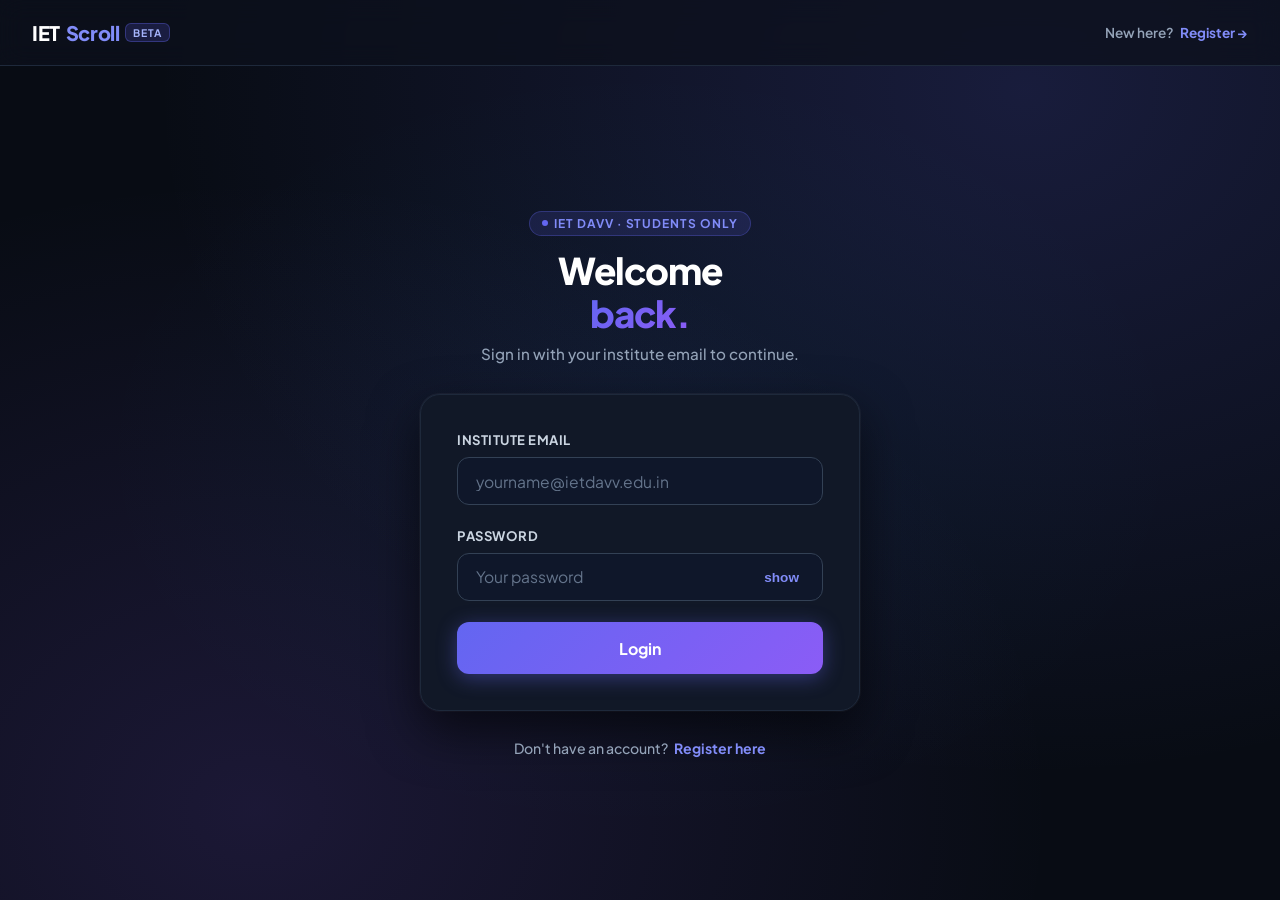
==== commit 6b14fedb: "feat: overhaul UI visibility, modern dark-indigo theme, mobile responsiveness, and resilient local-t" ====
--- a/src/main/resources/static/dashboard.html
+++ b/src/main/resources/static/dashboard.html
@@ -21,12 +21,14 @@
 </head>
 
 <body>
-	<div class="topbar d-none position-fixed top-0 w-100 p-3 bg-dark align-items-center justify-content-between"
-		style="z-index:199; height: 60px; border-bottom: 1px solid var(--card-border);">
-		<button class="btn text-white" onclick="toggleSidebar()"><i class="bi bi-list fs-3"></i></button>
-		<span class="fw-bold text-white">IET SCROLL</span>
-		<div class="avatar" style="width:36px; height:36px;" id="avatar-icon-mobile">?</div>
+	<div class="topbar position-fixed top-0 w-100 px-3 py-2 align-items-center justify-content-between"
+		id="mobileTopbar">
+		<button class="btn btn-sm text-white p-2" onclick="toggleSidebar()" aria-label="Toggle menu"><i class="bi bi-list fs-2"></i></button>
+		<span class="fw-bold text-white fs-5">IET SCROLL</span>
+		<div class="avatar" style="width:38px; height:38px; cursor: pointer;" id="avatar-icon-mobile" onclick="show('profile')">?</div>
 	</div>
+
+	<div class="sidebar-overlay" id="sidebarOverlay" onclick="toggleSidebar()"></div>
 
 	<div class="d-flex">
 		<nav class="sidebar" id="sidebar">
@@ -62,7 +64,7 @@
 						<div id="top-username">…</div>
 						<div id="top-email">…</div>
 					</div>
-					<div class="avatar" id="avatar-icon">?</div>
+					<div class="avatar" id="avatar-icon" onclick="show('profile')" style="cursor: pointer;" title="View Profile">?</div>
 				</div>
 			</header>
 
--- a/src/main/resources/static/dashboard.css
+++ b/src/main/resources/static/dashboard.css
@@ -1,32 +1,32 @@
 :root {
-	--bg-main: #0a0e17;
-	--sidebar-bg: #0f172a;
+	--bg-main: #080c14;
+	--sidebar-bg: #0c111d;
 	--sidebar-width: 260px;
 	
 	--accent: #6366f1;
 	--accent-hover: #4f46e5;
 	--accent-gradient: linear-gradient(135deg, #6366f1 0%, #8b5cf6 100%);
-	--accent-glow: rgba(99, 102, 241, 0.22);
+	--accent-glow: rgba(99, 102, 241, 0.35);
 	
-	--card-bg: rgba(17, 24, 39, 0.75);
-	--card-border: rgba(255, 255, 255, 0.08);
-	--card-hover-border: rgba(99, 102, 241, 0.4);
+	--card-bg: #111827;
+	--card-border: #1e293b;
+	--card-hover-border: #6366f1;
 	
-	--text-primary: #f8fafc;
-	--text-secondary: #cbd5e1;
+	--text-primary: #ffffff;
+	--text-secondary: #f1f5f9;
 	--text-muted: #94a3b8;
 	
 	--success: #10b981;
-	--success-bg: rgba(16, 185, 129, 0.12);
-	--success-border: rgba(16, 185, 129, 0.25);
+	--success-bg: rgba(16, 185, 129, 0.15);
+	--success-border: rgba(16, 185, 129, 0.4);
 	
 	--danger: #f43f5e;
-	--danger-bg: rgba(244, 63, 94, 0.12);
-	--danger-border: rgba(244, 63, 94, 0.25);
+	--danger-bg: rgba(244, 63, 94, 0.15);
+	--danger-border: rgba(244, 63, 94, 0.4);
 	
 	--warning: #f59e0b;
-	--warning-bg: rgba(245, 158, 11, 0.12);
-	--warning-border: rgba(245, 158, 11, 0.25);
+	--warning-bg: rgba(245, 158, 11, 0.15);
+	--warning-border: rgba(245, 158, 11, 0.4);
 	
 	--info: #06b6d4;
 }
@@ -37,16 +37,15 @@
 
 body {
 	background-color: var(--bg-main);
-	background-image: 
-		radial-gradient(at 0% 0%, rgba(99, 102, 241, 0.08) 0px, transparent 50%),
-		radial-gradient(at 100% 0%, rgba(139, 92, 246, 0.06) 0px, transparent 50%),
-		radial-gradient(at 50% 100%, rgba(14, 165, 233, 0.05) 0px, transparent 50%);
-	background-attachment: fixed;
 	color: var(--text-secondary);
-	font-family: 'DM Sans', system-ui, -apple-system, sans-serif;
+	font-family: 'Plus Jakarta Sans', system-ui, -apple-system, sans-serif;
 	margin: 0;
 	min-height: 100vh;
 	-webkit-font-smoothing: antialiased;
+}
+
+.text-muted {
+	color: var(--text-muted) !important;
 }
 
 /* ==========================================================================
@@ -56,7 +55,7 @@
 	width: var(--sidebar-width);
 	background: var(--sidebar-bg);
 	height: 100vh;
-	border-right: 1px solid var(--card-border);
+	border-right: 1.5px solid var(--card-border);
 	position: fixed;
 	top: 0;
 	left: 0;
@@ -64,7 +63,7 @@
 	display: flex;
 	flex-direction: column;
 	transition: transform 0.3s cubic-bezier(0.16, 1, 0.3, 1);
-	box-shadow: 4px 0 24px rgba(0, 0, 0, 0.35);
+	box-shadow: 4px 0 24px rgba(0, 0, 0, 0.4);
 }
 
 .sidebar-brand {
@@ -73,13 +72,11 @@
 	font-weight: 800;
 	font-size: 1.35rem;
 	letter-spacing: -0.02em;
-	background: linear-gradient(135deg, #ffffff 30%, #a5b4fc 100%);
-	-webkit-background-clip: text;
-	-webkit-text-fill-color: transparent;
-	display: flex;
-	align-items: center;
-	gap: 10px;
-	border-bottom: 1px solid var(--card-border);
+	color: #ffffff;
+	display: flex;
+	align-items: center;
+	gap: 12px;
+	border-bottom: 1.5px solid var(--card-border);
 }
 
 .sidebar-brand::before {
@@ -87,8 +84,8 @@
 	width: 10px;
 	height: 10px;
 	border-radius: 50%;
-	background: var(--accent);
-	box-shadow: 0 0 12px var(--accent);
+	background: #6366f1;
+	box-shadow: 0 0 12px #6366f1;
 	display: inline-block;
 }
 
@@ -103,7 +100,7 @@
 
 .nav-link {
 	padding: 12px 18px;
-	color: var(--text-muted);
+	color: #cbd5e1;
 	margin: 2px 12px;
 	border-radius: 12px;
 	display: flex;
@@ -116,20 +113,20 @@
 	background: none;
 	width: calc(100% - 24px);
 	text-align: left;
-	font-size: 0.92rem;
+	font-size: 0.95rem;
 	font-weight: 500;
 }
 
 .nav-link i {
-	font-size: 1.15rem;
+	font-size: 1.2rem;
 	transition: transform 0.2s ease, color 0.2s ease;
-	color: #64748b;
+	color: #94a3b8;
 }
 
 .nav-link:hover {
-	color: var(--text-primary);
-	background: rgba(255, 255, 255, 0.04);
-	border-color: rgba(255, 255, 255, 0.05);
+	color: #ffffff;
+	background: rgba(255, 255, 255, 0.06);
+	border-color: rgba(255, 255, 255, 0.1);
 	transform: translateX(3px);
 }
 
@@ -140,7 +137,7 @@
 .nav-link.active {
 	background: var(--accent-gradient);
 	color: #ffffff !important;
-	font-weight: 600;
+	font-weight: 700;
 	box-shadow: 0 4px 16px var(--accent-glow);
 	border-color: transparent;
 	transform: none;
@@ -153,7 +150,7 @@
 .logout-container {
 	margin-top: auto;
 	padding: 12px 0 20px;
-	border-top: 1px solid var(--card-border);
+	border-top: 1.5px solid var(--card-border);
 }
 
 .logout-container .nav-link {
@@ -184,21 +181,21 @@
 	flex-wrap: wrap;
 	gap: 1.25rem;
 	padding-bottom: 1.5rem;
-	border-bottom: 1px solid var(--card-border);
+	border-bottom: 1.5px solid var(--card-border);
 }
 
 .page-header h2 {
 	font-family: 'Sora', sans-serif;
 	font-size: 1.85rem;
 	font-weight: 700;
-	color: var(--text-primary);
+	color: #ffffff;
 	letter-spacing: -0.02em;
 	margin: 0;
 }
 
 .page-header p {
-	color: var(--text-muted);
-	font-size: 0.9rem;
+	color: #94a3b8;
+	font-size: 0.95rem;
 	margin-top: 4px;
 }
 
@@ -214,84 +211,82 @@
 	color: #ffffff;
 	flex-shrink: 0;
 	box-shadow: 0 4px 14px var(--accent-glow);
-	border: 1px solid rgba(255, 255, 255, 0.2);
+	border: 1px solid rgba(255, 255, 255, 0.25);
 }
 
 #top-username {
-	color: var(--text-primary);
+	color: #ffffff;
 	font-weight: 600;
 	font-size: 0.95rem;
 }
 
 #top-email {
 	color: #a5b4fc;
-	font-size: 0.75rem;
+	font-size: 0.8rem;
 	font-weight: 500;
 }
 
 /* ==========================================================================
-   STAT CARDS & CONTAINERS
+   STAT CARDS & CONTAINERS (HIGH CONTRAST & VISIBILITY)
    ========================================================================== */
 .stat-card {
 	background: var(--card-bg);
-	border: 1px solid var(--card-border);
+	border: 1.5px solid var(--card-border);
 	border-radius: 18px;
-	padding: 1.6rem;
+	padding: 1.75rem;
 	height: 100%;
-	backdrop-filter: blur(16px);
-	-webkit-backdrop-filter: blur(16px);
-	box-shadow: 0 10px 25px -8px rgba(0, 0, 0, 0.4);
-	transition: border-color 0.25s ease, transform 0.25s ease, box-shadow 0.25s ease;
+	box-shadow: 0 10px 30px rgba(0, 0, 0, 0.4);
+	transition: all 0.25s ease;
 }
 
 .stat-card:hover {
 	border-color: var(--card-hover-border);
-	box-shadow: 0 14px 30px -8px rgba(99, 102, 241, 0.15);
+	box-shadow: 0 14px 35px rgba(99, 102, 241, 0.18);
 	transform: translateY(-2px);
 }
 
 .stat-card .icon-box {
-	width: 50px;
-	height: 50px;
-	border-radius: 12px;
+	width: 52px;
+	height: 52px;
+	border-radius: 14px;
 	display: flex;
 	align-items: center;
 	justify-content: center;
-	font-size: 1.5rem;
+	font-size: 1.6rem;
 	margin-bottom: 1.25rem;
 }
 
 .icon-box.indigo {
-	background: rgba(99, 102, 241, 0.15);
+	background: rgba(99, 102, 241, 0.18);
 	color: #a5b4fc;
-	border: 1px solid rgba(99, 102, 241, 0.3);
+	border: 1.5px solid rgba(99, 102, 241, 0.35);
 }
 
 .icon-box.emerald {
 	background: var(--success-bg);
 	color: #34d399;
-	border: 1px solid var(--success-border);
+	border: 1.5px solid var(--success-border);
 }
 
 .icon-box.cyan {
-	background: rgba(6, 182, 212, 0.15);
+	background: rgba(6, 182, 212, 0.18);
 	color: #67e8f9;
-	border: 1px solid rgba(6, 182, 212, 0.3);
+	border: 1.5px solid rgba(6, 182, 212, 0.35);
 }
 
 .info-label {
-	color: var(--text-muted);
-	font-size: 0.78rem;
+	color: #94a3b8;
+	font-size: 0.82rem;
 	text-transform: uppercase;
 	letter-spacing: 0.08em;
-	font-weight: 600;
-	margin-bottom: 6px;
+	font-weight: 700;
+	margin-bottom: 8px;
 }
 
 .info-value {
-	color: var(--text-primary);
-	font-size: 1.15rem;
-	font-weight: 600;
+	color: #ffffff;
+	font-size: 1.2rem;
+	font-weight: 700;
 	word-break: break-all;
 }
 
@@ -304,12 +299,12 @@
 }
 
 /* ==========================================================================
-   INPUTS, FORMS & BUTTONS
+   INPUTS, FORMS & BUTTONS (HIGH CONTRAST)
    ========================================================================== */
 .form-control-dark, .form-select-dark {
-	background: rgba(15, 23, 42, 0.65);
-	border: 1px solid rgba(255, 255, 255, 0.1);
-	color: var(--text-primary);
+	background: #0f172a !important;
+	border: 1.5px solid #334155 !important;
+	color: #ffffff !important;
 	border-radius: 12px;
 	padding: 12px 16px;
 	width: 100%;
@@ -320,10 +315,10 @@
 
 .form-control-dark:focus, .form-select-dark:focus {
 	outline: none;
-	border-color: var(--accent);
-	background: rgba(15, 23, 42, 0.9);
-	box-shadow: 0 0 0 3px var(--accent-glow);
-	color: #ffffff;
+	border-color: #6366f1 !important;
+	background: #131d33 !important;
+	box-shadow: 0 0 0 3px var(--accent-glow) !important;
+	color: #ffffff !important;
 }
 
 .form-control-dark::placeholder {
@@ -331,13 +326,13 @@
 }
 
 label.field-label {
-	font-size: 0.75rem;
+	font-size: 0.8rem;
 	text-transform: uppercase;
 	letter-spacing: 0.08em;
-	color: var(--text-muted);
+	color: #cbd5e1;
 	margin-bottom: 8px;
 	display: block;
-	font-weight: 600;
+	font-weight: 700;
 }
 
 .btn-accent {
@@ -346,7 +341,7 @@
 	color: #ffffff;
 	padding: 12px 24px;
 	border-radius: 12px;
-	font-weight: 600;
+	font-weight: 700;
 	font-size: 0.95rem;
 	cursor: pointer;
 	transition: all 0.2s ease;
@@ -359,7 +354,7 @@
 
 .btn-accent:hover {
 	transform: translateY(-1px);
-	box-shadow: 0 6px 20px rgba(99, 102, 241, 0.35);
+	box-shadow: 0 6px 20px rgba(99, 102, 241, 0.45);
 	color: #ffffff;
 }
 
@@ -374,31 +369,31 @@
 }
 
 .btn-outline-accent {
-	background: rgba(99, 102, 241, 0.08);
-	border: 1px solid rgba(99, 102, 241, 0.3);
-	color: #a5b4fc;
+	background: rgba(99, 102, 241, 0.12);
+	border: 1.5px solid rgba(99, 102, 241, 0.4);
+	color: #c7d2fe;
 	padding: 8px 18px;
 	border-radius: 10px;
-	font-weight: 600;
+	font-weight: 700;
 	cursor: pointer;
-	font-size: 0.88rem;
+	font-size: 0.9rem;
 	transition: all 0.2s ease;
 }
 
 .btn-outline-accent:hover {
-	background: rgba(99, 102, 241, 0.18);
+	background: rgba(99, 102, 241, 0.25);
 	border-color: var(--accent);
 	color: #ffffff;
 }
 
 .btn-danger-soft {
 	background: var(--danger-bg);
-	border: 1px solid var(--danger-border);
-	color: #fb7185;
+	border: 1.5px solid var(--danger-border);
+	color: #fca5a5;
 	padding: 8px 16px;
 	border-radius: 10px;
-	font-size: 0.82rem;
-	font-weight: 600;
+	font-size: 0.85rem;
+	font-weight: 700;
 	cursor: pointer;
 	transition: all 0.2s ease;
 	display: inline-flex;
@@ -407,19 +402,19 @@
 }
 
 .btn-danger-soft:hover {
-	background: rgba(244, 63, 94, 0.22);
-	color: #fda4af;
-	border-color: rgba(244, 63, 94, 0.45);
+	background: rgba(244, 63, 94, 0.25);
+	color: #ffffff;
+	border-color: rgba(244, 63, 94, 0.6);
 }
 
 .btn-success-soft {
 	background: var(--success-bg);
-	border: 1px solid var(--success-border);
-	color: #34d399;
+	border: 1.5px solid var(--success-border);
+	color: #6ee7b7;
 	padding: 8px 16px;
 	border-radius: 10px;
-	font-size: 0.82rem;
-	font-weight: 600;
+	font-size: 0.85rem;
+	font-weight: 700;
 	cursor: pointer;
 	transition: all 0.2s ease;
 	display: inline-flex;
@@ -428,42 +423,40 @@
 }
 
 .btn-success-soft:hover {
-	background: rgba(16, 185, 129, 0.22);
-	color: #6ee7b7;
-	border-color: rgba(16, 185, 129, 0.45);
-}
-
-/* ==========================================================================
-   LOST & FOUND ITEM CARDS (OVERHAULED)
+	background: rgba(16, 185, 129, 0.25);
+	color: #ffffff;
+	border-color: rgba(16, 185, 129, 0.6);
+}
+
+/* ==========================================================================
+   LOST & FOUND ITEM CARDS (HIGH CONTRAST & VISIBILITY)
    ========================================================================== */
 .item-card {
 	background: var(--card-bg);
-	border: 1px solid var(--card-border);
+	border: 1.5px solid var(--card-border);
 	border-radius: 16px;
-	padding: 1.25rem;
-	margin-bottom: 1rem;
-	display: flex;
-	gap: 1.25rem;
+	padding: 1.4rem;
+	margin-bottom: 1.1rem;
+	display: flex;
+	gap: 1.4rem;
 	align-items: flex-start;
-	backdrop-filter: blur(12px);
-	-webkit-backdrop-filter: blur(12px);
-	box-shadow: 0 4px 18px rgba(0, 0, 0, 0.25);
+	box-shadow: 0 4px 20px rgba(0, 0, 0, 0.35);
 	transition: all 0.25s cubic-bezier(0.16, 1, 0.3, 1);
 }
 
 .item-card:hover {
 	border-color: var(--card-hover-border);
-	box-shadow: 0 8px 24px rgba(99, 102, 241, 0.12);
+	box-shadow: 0 8px 28px rgba(99, 102, 241, 0.18);
 	transform: translateY(-2px);
 }
 
 .item-card img {
-	width: 96px;
-	height: 96px;
+	width: 100px;
+	height: 100px;
 	border-radius: 12px;
 	object-fit: cover;
 	flex-shrink: 0;
-	border: 1px solid rgba(255, 255, 255, 0.1);
+	border: 1.5px solid #334155;
 	transition: transform 0.25s ease;
 }
 
@@ -472,79 +465,80 @@
 }
 
 .item-card-fallback-img {
-	width: 96px;
-	height: 96px;
+	width: 100px;
+	height: 100px;
 	border-radius: 12px;
-	background: rgba(255, 255, 255, 0.04);
-	border: 1px solid var(--card-border);
+	background: #0f172a;
+	border: 1.5px solid #334155;
 	display: flex;
 	align-items: center;
 	justify-content: center;
-	font-size: 2rem;
-	color: var(--text-muted);
+	font-size: 2.2rem;
+	color: #94a3b8;
 	flex-shrink: 0;
 }
 
 .item-title {
 	font-family: 'Sora', sans-serif;
-	font-size: 1.15rem;
-	font-weight: 700;
-	color: var(--text-primary);
-	margin-bottom: 6px;
-	display: flex;
+	font-size: 1.25rem;
+	font-weight: 700;
+	color: #ffffff;
+	margin-bottom: 8px;
+	display: flex;
+	align-items: center;
+	gap: 12px;
+	flex-wrap: wrap;
+}
+
+.item-desc {
+	color: #e2e8f0;
+	font-size: 0.96rem;
+	line-height: 1.6;
+	margin-bottom: 12px;
+}
+
+.item-meta-row {
+	display: flex;
+	flex-wrap: wrap;
 	align-items: center;
 	gap: 10px;
-	flex-wrap: wrap;
-}
-
-.item-desc {
-	color: var(--text-secondary);
-	font-size: 0.92rem;
-	line-height: 1.55;
-	margin-bottom: 10px;
-}
-
-.item-meta-row {
-	display: flex;
-	flex-wrap: wrap;
-	align-items: center;
-	gap: 8px;
-	margin-top: 4px;
+	margin-top: 6px;
 }
 
 .meta-chip {
 	display: inline-flex;
 	align-items: center;
-	gap: 5px;
-	font-size: 0.78rem;
-	padding: 4px 10px;
+	gap: 6px;
+	font-size: 0.82rem;
+	font-weight: 600;
+	padding: 5px 12px;
 	border-radius: 8px;
-	background: rgba(255, 255, 255, 0.04);
-	border: 1px solid rgba(255, 255, 255, 0.07);
-	color: var(--text-muted);
+	background: #0f172a;
+	border: 1px solid #334155;
+	color: #cbd5e1;
 }
 
 .meta-chip i {
-	font-size: 0.85rem;
+	font-size: 0.95rem;
 }
 
 .meta-chip.reward {
-	background: rgba(245, 158, 11, 0.12);
-	border-color: rgba(245, 158, 11, 0.25);
-	color: #fbbf24;
-	font-weight: 600;
+	background: rgba(245, 158, 11, 0.18);
+	border-color: rgba(245, 158, 11, 0.45);
+	color: #fde047;
+	font-weight: 700;
 }
 
 .meta-chip.contact {
-	background: rgba(99, 102, 241, 0.1);
-	border-color: rgba(99, 102, 241, 0.2);
-	color: #a5b4fc;
+	background: rgba(99, 102, 241, 0.15);
+	border-color: rgba(99, 102, 241, 0.35);
+	color: #c7d2fe;
 	text-decoration: none;
-	transition: background 0.2s ease;
+	transition: all 0.2s ease;
 }
 
 .meta-chip.contact:hover {
-	background: rgba(99, 102, 241, 0.2);
+	background: rgba(99, 102, 241, 0.3);
 	color: #ffffff;
 }
 
@@ -553,11 +547,11 @@
    ========================================================================== */
 .tab-row {
 	display: flex;
-	gap: 6px;
-	margin-bottom: 1.75rem;
-	padding: 5px;
-	background: rgba(15, 23, 42, 0.5);
-	border: 1px solid var(--card-border);
+	gap: 8px;
+	margin-bottom: 2rem;
+	padding: 6px;
+	background: #0f172a;
+	border: 1.5px solid var(--card-border);
 	border-radius: 14px;
 	width: fit-content;
 	flex-wrap: wrap;
@@ -566,23 +560,23 @@
 .tab-btn {
 	background: none;
 	border: none;
-	color: var(--text-muted);
-	padding: 8px 18px;
+	color: #94a3b8;
+	padding: 10px 20px;
 	border-radius: 10px;
 	cursor: pointer;
-	font-weight: 600;
-	font-size: 0.9rem;
+	font-weight: 700;
+	font-size: 0.92rem;
 	transition: all 0.2s cubic-bezier(0.16, 1, 0.3, 1);
 }
 
 .tab-btn:hover {
-	color: var(--text-primary);
-	background: rgba(255, 255, 255, 0.04);
+	color: #ffffff;
+	background: rgba(255, 255, 255, 0.08);
 }
 
 .tab-btn.active {
 	background: var(--accent);
-	color: #ffffff;
+	color: #ffffff !important;
 	box-shadow: 0 4px 12px var(--accent-glow);
 }
 
@@ -598,8 +592,8 @@
    STATUS BADGES & TOAST
    ========================================================================== */
 .badge-status {
-	font-size: 0.72rem;
-	padding: 4px 10px;
+	font-size: 0.75rem;
+	padding: 5px 12px;
 	border-radius: 8px;
 	text-transform: uppercase;
 	letter-spacing: 0.05em;
@@ -626,18 +620,20 @@
 
 .empty-state {
 	text-align: center;
-	padding: 50px 20px;
-	color: var(--text-muted);
-	background: rgba(255, 255, 255, 0.02);
-	border: 1px dashed var(--card-border);
-	border-radius: 16px;
+	padding: 60px 20px;
+	color: #cbd5e1;
+	background: #0f172a;
+	border: 1.5px dashed var(--card-border);
+	border-radius: 18px;
+	font-size: 1rem;
+	font-weight: 500;
 }
 
 .empty-state i {
-	font-size: 2.5rem;
+	font-size: 2.8rem;
 	display: block;
-	margin-bottom: 12px;
-	color: #64748b;
+	margin-bottom: 14px;
+	color: #6366f1;
 }
 
 .toast-msg {
@@ -645,15 +641,15 @@
 	bottom: 24px;
 	right: 24px;
 	background: #1e293b;
-	border: 1px solid rgba(255, 255, 255, 0.15);
-	padding: 14px 22px;
+	border: 1.5px solid rgba(255, 255, 255, 0.2);
+	padding: 16px 24px;
 	border-radius: 14px;
 	z-index: 9999;
 	display: none;
-	max-width: 360px;
-	font-size: 0.92rem;
-	font-weight: 500;
-	box-shadow: 0 10px 30px rgba(0, 0, 0, 0.5);
+	max-width: 380px;
+	font-size: 0.95rem;
+	font-weight: 600;
+	box-shadow: 0 10px 30px rgba(0, 0, 0, 0.6);
 	animation: slideUp 0.3s cubic-bezier(0.16, 1, 0.3, 1);
 }
 
@@ -663,14 +659,14 @@
 }
 
 .toast-msg.show { display: block; }
-.toast-msg.success { border-color: rgba(16, 185, 129, 0.4); color: #34d399; }
-.toast-msg.error { border-color: rgba(244, 63, 94, 0.4); color: #fb7185; }
+.toast-msg.success { border-color: rgba(16, 185, 129, 0.6); color: #34d399; background: #064e3b; }
+.toast-msg.error { border-color: rgba(244, 63, 94, 0.6); color: #fda4af; background: #4c0519; }
 
 .spinner-inline {
 	display: inline-block;
-	width: 18px;
-	height: 18px;
-	border: 2px solid rgba(255, 255, 255, 0.15);
+	width: 20px;
+	height: 20px;
+	border: 2px solid rgba(255, 255, 255, 0.2);
 	border-top-color: var(--accent);
 	border-radius: 50%;
 	animation: spin 0.7s linear infinite;
@@ -679,11 +675,40 @@
 @keyframes spin { to { transform: rotate(360deg); } }
 
 /* ==========================================================================
-   RESPONSIVE DESIGN
+   MOBILE TOPBAR & OVERLAY
+   ========================================================================== */
+.topbar {
+	display: none;
+	background: #0c111d;
+	border-bottom: 1.5px solid var(--card-border);
+	z-index: 190;
+	height: 60px;
+}
+
+.sidebar-overlay {
+	position: fixed;
+	inset: 0;
+	background: rgba(0, 0, 0, 0.75);
+	backdrop-filter: blur(4px);
+	z-index: 195;
+	opacity: 0;
+	pointer-events: none;
+	transition: opacity 0.3s cubic-bezier(0.16, 1, 0.3, 1);
+}
+
+.sidebar-overlay.active {
+	opacity: 1;
+	pointer-events: auto;
+}
+
+/* ==========================================================================
+   RESPONSIVE DESIGN (TABLETS & PHONES)
    ========================================================================== */
 @media (max-width: 991px) {
 	.sidebar {
 		transform: translateX(-100%);
+		z-index: 200;
+		box-shadow: 10px 0 35px rgba(0, 0, 0, 0.7);
 	}
 	.sidebar.open {
 		transform: translateX(0);
@@ -698,3 +723,58 @@
 		display: flex !important;
 	}
 }
+
+@media (max-width: 640px) {
+	.main-content {
+		padding: 14px;
+		padding-top: 76px;
+	}
+	.page-header {
+		flex-direction: column;
+		align-items: flex-start;
+		gap: 12px;
+		margin-bottom: 1.5rem;
+	}
+	.page-header h2 {
+		font-size: 1.6rem;
+	}
+	.stat-card {
+		padding: 1.25rem;
+	}
+	.tab-row {
+		width: 100%;
+		overflow-x: auto;
+		flex-wrap: nowrap;
+		-webkit-overflow-scrolling: touch;
+		padding: 5px;
+	}
+	.tab-btn {
+		flex-shrink: 0;
+		padding: 8px 14px;
+		font-size: 0.85rem;
+		white-space: nowrap;
+	}
+	.item-card {
+		flex-direction: column;
+		padding: 1.25rem;
+		gap: 1rem;
+	}
+	.item-card img, .item-card-fallback-img {
+		width: 100%;
+		height: 180px;
+	}
+	.item-title {
+		font-size: 1.15rem;
+	}
+	.close-card-btn {
+		width: 100%;
+		margin-left: 0 !important;
+		margin-top: 0.5rem;
+		justify-content: center;
+	}
+	.pagination-row {
+		flex-wrap: wrap;
+		justify-content: center;
+		gap: 8px;
+	}
+}
